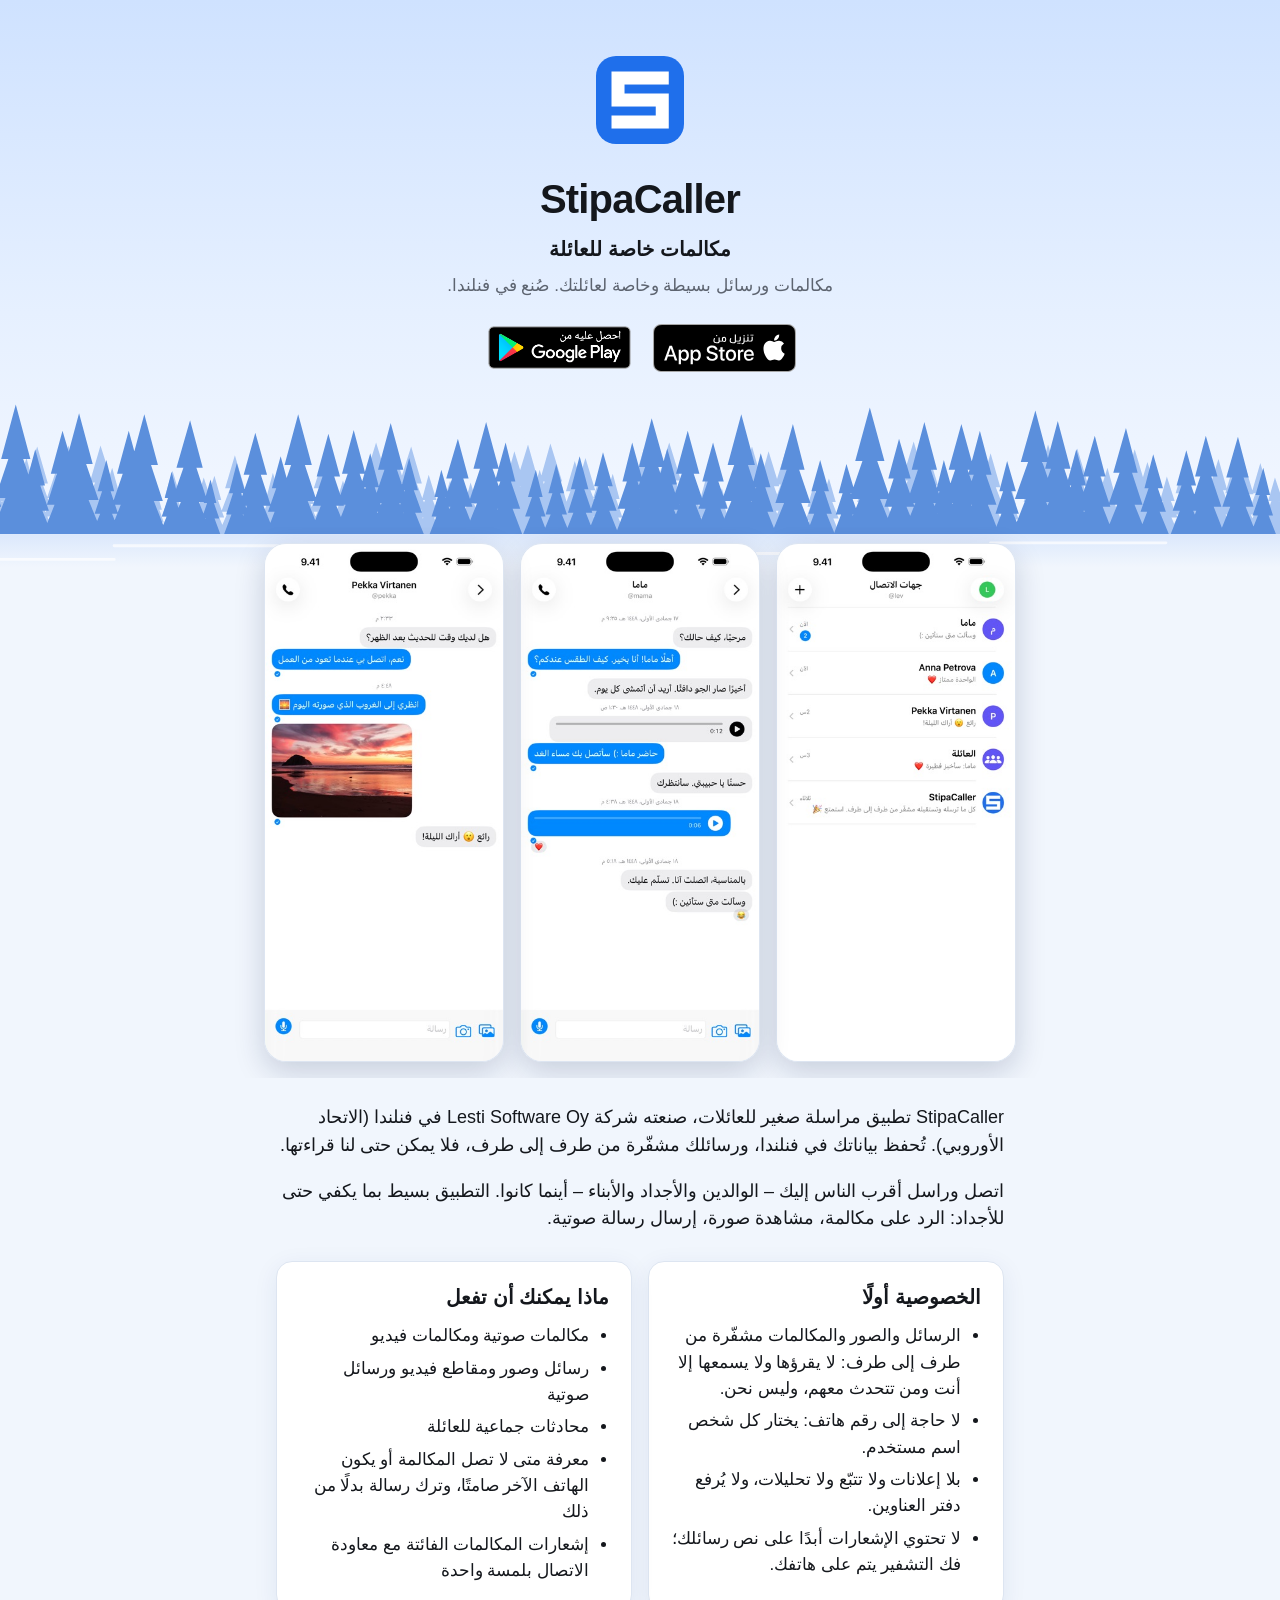
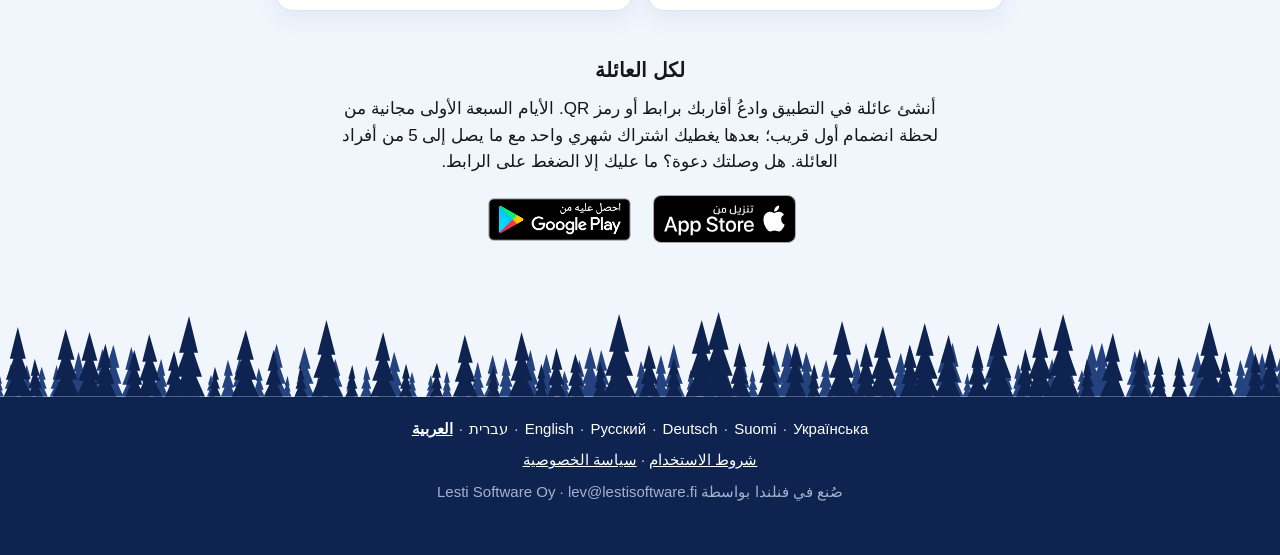
==== ar/index.html @ f860c05b "stipacaller.fi landing page Co-Authored-By: Claude Opus 5.5 <noreply@anthropic.com>" ====
<!doctype html>
<html lang="ar" dir="rtl">
<head>
<meta charset="utf-8">
<meta name="viewport" content="width=device-width, initial-scale=1">
<title>StipaCaller — مكالمات خاصة للعائلة</title>
<meta name="description" content="مكالمات ورسائل بسيطة وخاصة لعائلتك. صُنع في فنلندا.">
<link rel="icon" href="../img/icon.png">
<link rel="stylesheet" href="../style.css">
<link rel="alternate" hreflang="en" href="https://stipacaller.fi/">
<link rel="alternate" hreflang="ru" href="https://stipacaller.fi/ru/">
<link rel="alternate" hreflang="de" href="https://stipacaller.fi/de/">
<link rel="alternate" hreflang="fi" href="https://stipacaller.fi/fi/">
<link rel="alternate" hreflang="uk" href="https://stipacaller.fi/uk/">
<link rel="alternate" hreflang="he" href="https://stipacaller.fi/he/">
<link rel="alternate" hreflang="ar" href="https://stipacaller.fi/ar/">

</head>
<body>
<div class="sky">
<header class="hero">
  <img class="icon" src="../img/icon.png" alt="" width="88" height="88">
  <h1>StipaCaller</h1>
  <p class="subtitle">مكالمات خاصة للعائلة</p>
  <p class="short">مكالمات ورسائل بسيطة وخاصة لعائلتك. صُنع في فنلندا.</p>
  <div class="stores">
<a class="badge" href="https://apps.apple.com/app/id6763939059"><img class="appstore" src="../badges/appstore-ar.svg" alt="حمّله من App Store"></a><a class="badge" href="https://play.google.com/store/apps/details?id=com.stipacaller&amp;hl=ar"><img class="play" src="../badges/play-ar.png" alt="احصل عليه من Google Play"></a>
  </div>
</header>
<svg class="forest" viewBox="0 0 1440 184" preserveAspectRatio="xMidYMax slice" aria-hidden="true"><path d="M-10,97L-17,119L-3,119ZM-10,110L-19,135L-1,135ZM-10,125L-21,150L1,150ZM11,73L1,105L20,105ZM11,92L-3,128L24,128ZM11,113L-6,150L27,150ZM23,109L18,126L28,126ZM23,119L16,139L30,139ZM23,130L14,150L31,150ZM41,64L31,100L52,100ZM41,86L26,126L57,126ZM41,109L23,150L59,150ZM53,65L42,101L64,101ZM53,86L38,126L68,126ZM53,109L35,150L71,150ZM69,92L62,116L77,116ZM69,106L59,134L80,134ZM69,122L57,150L82,150ZM90,72L80,105L99,105ZM90,92L76,128L103,128ZM90,113L73,150L106,150ZM101,60L89,98L112,98ZM101,83L85,125L116,125ZM101,107L82,150L119,150ZM120,86L111,113L128,113ZM120,102L108,132L131,132ZM120,119L106,150L133,150ZM133,59L122,97L145,97ZM133,82L117,125L149,125ZM133,106L114,150L152,150ZM149,94L142,117L156,117ZM149,108L139,134L159,134ZM149,123L137,150L161,150ZM166,59L155,97L178,97ZM166,82L150,125L182,125ZM166,106L147,150L186,150ZM178,82L169,111L186,111ZM178,99L166,131L190,131ZM178,117L163,150L192,150ZM196,73L186,106L206,106ZM196,93L182,129L209,129ZM196,113L180,150L212,150ZM208,88L200,114L216,114ZM208,103L197,133L219,133ZM208,120L195,150L221,150ZM224,107L218,125L229,125ZM224,118L216,138L231,138ZM224,129L215,150L233,150ZM240,85L232,112L248,112ZM240,101L229,132L252,132ZM240,119L226,150L254,150ZM253,91L246,116L260,116ZM253,106L243,134L263,134ZM253,122L241,150L265,150ZM272,92L265,116L280,116ZM272,106L262,134L283,134ZM272,122L260,150L285,150ZM283,90L275,115L290,115ZM283,105L272,133L293,133ZM283,121L270,150L295,150ZM304,69L294,103L314,103ZM304,90L290,127L318,127ZM304,111L287,150L321,150ZM315,104L309,123L321,123ZM315,116L307,137L323,137ZM315,128L305,150L325,150ZM326,100L320,121L333,121ZM326,112L317,136L335,136ZM326,126L316,150L337,150ZM343,87L336,114L351,114ZM343,103L332,132L355,132ZM343,120L330,150L357,150ZM362,104L357,123L368,123ZM362,116L354,137L371,137ZM362,128L353,150L372,150ZM378,97L371,119L385,119ZM378,110L369,135L388,135ZM378,125L367,150L389,150ZM396,69L385,103L406,103ZM396,89L381,127L410,127ZM396,111L379,150L413,150ZM415,95L408,118L422,118ZM415,109L405,135L424,135ZM415,124L403,150L426,150ZM430,99L424,120L437,120ZM430,111L421,136L439,136ZM430,125L420,150L441,150ZM449,56L437,95L461,95ZM449,79L432,124L466,124ZM449,105L429,150L469,150ZM465,55L453,95L477,95ZM465,79L448,123L481,123ZM465,104L445,150L485,150ZM485,60L473,98L496,98ZM485,83L469,125L501,125ZM485,107L466,150L504,150ZM503,89L496,115L511,115ZM503,104L493,133L514,133ZM503,121L490,150L516,150ZM525,95L518,118L532,118ZM525,109L515,135L534,135ZM525,124L513,150L536,150ZM546,97L540,119L553,119ZM546,110L537,135L556,135ZM546,125L535,150L558,150ZM558,96L551,119L565,119ZM558,110L548,135L567,135ZM558,124L547,150L569,150ZM573,108L568,126L578,126ZM573,119L566,138L580,138ZM573,130L564,150L582,150ZM591,65L581,101L602,101ZM591,86L576,126L606,126ZM591,109L574,150L609,150ZM605,58L593,97L616,97ZM605,81L588,124L621,124ZM605,106L585,150L624,150ZM617,84L609,112L625,112ZM617,101L606,132L629,132ZM617,119L603,150L631,150ZM628,57L617,96L640,96ZM628,80L612,124L645,124ZM628,105L609,150L648,150ZM640,101L634,122L646,122ZM640,113L631,136L649,136ZM640,126L630,150L650,150ZM653,75L644,106L663,106ZM653,94L640,129L666,129ZM653,114L637,150L669,150ZM664,72L654,105L674,105ZM664,92L650,128L678,128ZM664,113L647,150L680,150ZM680,87L672,113L688,113ZM680,103L669,132L691,132ZM680,120L667,150L694,150ZM692,88L684,114L699,114ZM692,104L681,133L702,133ZM692,120L679,150L705,150ZM711,96L704,118L718,118ZM711,109L701,135L721,135ZM711,124L700,150L722,150ZM724,62L713,99L735,99ZM724,84L708,125L739,125ZM724,108L705,150L742,150ZM735,80L726,109L744,109ZM735,97L723,130L748,130ZM735,116L720,150L750,150ZM750,56L738,95L762,95ZM750,79L733,124L767,124ZM750,105L730,150L770,150ZM771,80L763,109L780,109ZM771,98L759,130L784,130ZM771,116L757,150L786,150ZM789,88L782,114L797,114ZM789,104L779,133L800,133ZM789,120L776,150L802,150ZM804,103L798,123L810,123ZM804,114L796,137L812,137ZM804,127L794,150L814,150ZM819,89L812,114L827,114ZM819,104L809,133L830,133ZM819,121L807,150L832,150ZM835,60L823,98L846,98ZM835,83L819,125L850,125ZM835,107L816,150L853,150ZM852,65L842,101L863,101ZM852,86L837,126L867,126ZM852,109L834,150L870,150ZM870,63L859,99L881,99ZM870,84L855,126L886,126ZM870,108L852,150L889,150ZM881,95L874,118L888,118ZM881,109L872,135L891,135ZM881,123L870,150L893,150ZM898,101L892,122L904,122ZM898,113L890,136L907,136ZM898,127L888,150L909,150ZM914,93L906,117L921,117ZM914,108L904,134L924,134ZM914,123L902,150L925,150ZM933,102L927,122L939,122ZM933,114L925,136L942,136ZM933,127L923,150L943,150ZM951,93L943,117L958,117ZM951,108L941,134L960,134ZM951,123L939,150L962,150ZM971,100L964,121L977,121ZM971,112L962,136L980,136ZM971,126L960,150L981,150ZM989,100L983,121L995,121ZM989,113L980,136L998,136ZM989,126L978,150L999,150ZM1001,55L989,95L1013,95ZM1001,79L984,124L1018,124ZM1001,105L981,150L1021,150ZM1015,64L1004,100L1026,100ZM1015,85L1000,126L1030,126ZM1015,109L997,150L1033,150ZM1030,90L1023,115L1038,115ZM1030,105L1020,133L1041,133ZM1030,121L1018,150L1043,150ZM1042,108L1037,125L1047,125ZM1042,118L1035,138L1050,138ZM1042,130L1033,150L1051,150ZM1062,77L1053,107L1072,107ZM1062,95L1050,129L1075,129ZM1062,115L1047,150L1078,150ZM1080,67L1070,102L1090,102ZM1080,88L1065,127L1095,127ZM1080,110L1063,150L1097,150ZM1100,98L1093,120L1106,120ZM1100,111L1090,135L1109,135ZM1100,125L1089,150L1110,150ZM1121,93L1114,117L1128,117ZM1121,108L1111,134L1131,134ZM1121,123L1109,150L1133,150ZM1139,58L1128,97L1151,97ZM1139,81L1123,124L1156,124ZM1139,106L1120,150L1159,150ZM1158,108L1152,125L1163,125ZM1158,118L1150,138L1165,138ZM1158,130L1149,150L1166,150ZM1169,62L1158,99L1180,99ZM1169,84L1154,125L1185,125ZM1169,108L1151,150L1188,150ZM1187,70L1177,103L1197,103ZM1187,90L1173,128L1201,128ZM1187,111L1170,150L1204,150ZM1200,82L1191,111L1208,111ZM1200,99L1188,131L1212,131ZM1200,117L1185,150L1214,150ZM1213,109L1208,126L1219,126ZM1213,119L1206,138L1221,138ZM1213,130L1205,150L1222,150ZM1228,63L1217,100L1239,100ZM1228,85L1213,126L1244,126ZM1228,108L1210,150L1247,150ZM1241,76L1232,107L1251,107ZM1241,95L1228,129L1254,129ZM1241,115L1226,150L1257,150ZM1261,91L1254,116L1269,116ZM1261,106L1251,133L1272,133ZM1261,122L1249,150L1273,150ZM1279,78L1270,108L1288,108ZM1279,96L1266,130L1291,130ZM1279,116L1264,150L1294,150ZM1297,89L1289,115L1304,115ZM1297,104L1286,133L1308,133ZM1297,121L1284,150L1310,150ZM1314,73L1304,105L1323,105ZM1314,92L1300,128L1327,128ZM1314,113L1297,150L1330,150ZM1330,78L1321,108L1339,108ZM1330,96L1317,130L1343,130ZM1330,115L1315,150L1345,150ZM1341,79L1332,109L1350,109ZM1341,97L1328,130L1353,130ZM1341,116L1326,150L1356,150ZM1357,77L1348,108L1366,108ZM1357,95L1344,130L1370,130ZM1357,115L1342,150L1373,150ZM1372,92L1365,116L1380,116ZM1372,106L1362,134L1383,134ZM1372,122L1360,150L1384,150ZM1389,60L1378,98L1400,98ZM1389,83L1373,125L1405,125ZM1389,107L1370,150L1408,150ZM1402,80L1393,109L1411,109ZM1402,98L1390,130L1414,130ZM1402,116L1387,150L1417,150ZM1414,65L1403,101L1425,101ZM1414,87L1399,126L1429,126ZM1414,109L1396,150L1432,150ZM1432,101L1426,121L1439,121ZM1432,113L1424,136L1441,136ZM1432,126L1422,150L1443,150ZM1453,56L1441,95L1465,95ZM1453,79L1436,124L1470,124ZM1453,105L1433,150L1473,150Z" class="tb"/><path d="M-10,43L-22,88L2,88ZM-10,70L-27,120L7,120ZM-10,99L-30,150L10,150ZM6,45L-6,89L18,89ZM6,71L-10,121L23,121ZM6,100L-14,150L26,150ZM30,92L23,116L37,116ZM30,106L21,134L39,134ZM30,122L19,150L41,150ZM49,51L37,93L60,93ZM49,76L33,122L64,122ZM49,103L30,150L67,150ZM79,17L64,73L94,73ZM79,50L58,113L100,113ZM79,86L54,150L105,150ZM99,63L89,100L109,100ZM99,85L85,126L113,126ZM99,108L83,150L116,150ZM127,44L115,88L140,88ZM127,70L111,120L144,120ZM127,99L107,150L148,150ZM144,26L130,78L158,78ZM144,57L124,115L164,115ZM144,91L121,150L168,150ZM172,74L163,106L180,106ZM172,93L160,129L184,129ZM172,114L157,150L186,150ZM195,44L183,88L207,88ZM195,70L178,120L212,120ZM195,99L175,150L215,150ZM211,27L197,79L225,79ZM211,58L191,116L230,116ZM211,91L188,150L234,150ZM239,86L232,113L246,113ZM239,102L229,132L249,132ZM239,119L227,150L251,150ZM258,33L244,82L271,82ZM258,62L239,117L276,117ZM258,94L235,150L280,150ZM279,94L272,118L285,118ZM279,108L270,134L288,134ZM279,123L268,150L289,150ZM306,77L298,108L315,108ZM306,96L295,130L318,130ZM306,115L293,150L320,150ZM325,46L313,89L337,89ZM325,72L308,121L341,121ZM325,100L305,150L345,150ZM351,70L342,103L360,103ZM351,90L338,127L364,127ZM351,111L336,150L366,150ZM369,27L355,79L383,79ZM369,58L349,116L388,116ZM369,91L345,150L392,150ZM400,47L388,91L412,91ZM400,73L384,121L416,121ZM400,101L381,150L420,150ZM426,43L414,88L438,88ZM426,70L409,120L443,120ZM426,99L406,150L446,150ZM443,67L433,102L452,102ZM443,88L430,127L456,127ZM443,110L427,150L459,150ZM464,36L451,84L477,84ZM464,65L446,118L482,118ZM464,95L442,150L485,150ZM483,72L474,105L492,105ZM483,92L471,128L496,128ZM483,113L469,150L498,150ZM516,84L509,112L524,112ZM516,101L506,132L527,132ZM516,119L504,150L529,150ZM533,52L521,93L544,93ZM533,76L517,122L548,122ZM533,103L514,150L551,150ZM562,35L549,83L575,83ZM562,64L544,118L581,118ZM562,95L540,150L584,150ZM582,56L571,96L592,96ZM582,80L567,124L597,124ZM582,105L564,150L599,150ZM613,84L605,112L620,112ZM613,101L602,132L623,132ZM613,118L600,150L625,150ZM634,78L626,108L642,108ZM634,96L623,130L645,130ZM634,116L620,150L648,150ZM658,70L649,104L667,104ZM658,90L646,128L671,128ZM658,112L643,150L673,150ZM682,66L673,101L692,101ZM682,87L669,126L696,126ZM682,110L666,150L698,150ZM712,56L702,96L723,96ZM712,80L697,124L727,124ZM712,105L695,150L730,150ZM732,31L719,81L746,81ZM732,61L713,117L751,117ZM732,93L710,150L755,150ZM748,62L738,99L758,99ZM748,84L734,125L762,125ZM748,108L732,150L765,150ZM769,44L757,88L781,88ZM769,70L752,120L786,120ZM769,99L749,150L789,150ZM795,56L784,96L806,96ZM795,80L780,124L810,124ZM795,105L777,150L813,150ZM824,27L810,79L838,79ZM824,58L804,116L843,116ZM824,91L800,150L847,150ZM844,67L835,102L854,102ZM844,88L831,127L857,127ZM844,110L828,150L860,150ZM877,37L864,84L889,84ZM877,65L859,118L895,118ZM877,96L855,150L898,150ZM905,74L896,106L914,106ZM905,93L893,129L917,129ZM905,113L891,150L920,150ZM932,78L924,108L941,108ZM932,96L921,130L944,130ZM932,115L919,150L946,150ZM956,20L941,75L971,75ZM956,53L935,114L977,114ZM956,88L931,150L981,150ZM986,52L975,93L998,93ZM986,76L971,122L1002,122ZM986,103L968,150L1005,150ZM1012,35L999,84L1025,84ZM1012,64L994,118L1030,118ZM1012,95L990,150L1034,150ZM1032,74L1024,106L1041,106ZM1032,93L1020,129L1044,129ZM1032,114L1018,150L1047,150ZM1050,37L1037,84L1063,84ZM1050,65L1032,118L1068,118ZM1050,96L1029,150L1072,150ZM1069,44L1057,89L1081,89ZM1069,71L1052,120L1086,120ZM1069,99L1049,150L1089,150ZM1097,75L1089,106L1106,106ZM1097,94L1085,129L1109,129ZM1097,114L1083,150L1112,150ZM1126,23L1111,76L1140,76ZM1126,55L1105,114L1146,114ZM1126,89L1102,150L1150,150ZM1149,34L1136,83L1162,83ZM1149,63L1130,117L1167,117ZM1149,94L1127,150L1171,150ZM1168,63L1158,100L1178,100ZM1168,85L1154,126L1182,126ZM1168,108L1152,150L1185,150ZM1187,49L1175,91L1198,91ZM1187,74L1170,122L1203,122ZM1187,101L1167,150L1206,150ZM1219,41L1206,87L1231,87ZM1219,68L1201,120L1236,120ZM1219,98L1198,150L1240,150ZM1247,68L1238,103L1257,103ZM1247,89L1234,127L1260,127ZM1247,111L1232,150L1263,150ZM1281,64L1271,100L1291,100ZM1281,86L1267,126L1295,126ZM1281,109L1265,150L1298,150ZM1301,49L1290,91L1313,91ZM1301,74L1285,122L1317,122ZM1301,101L1282,150L1320,150ZM1334,50L1322,92L1345,92ZM1334,75L1318,122L1350,122ZM1334,102L1315,150L1353,150ZM1360,82L1352,110L1367,110ZM1360,99L1349,131L1370,131ZM1360,117L1347,150L1373,150ZM1393,74L1384,106L1401,106ZM1393,93L1381,129L1405,129ZM1393,114L1378,150L1407,150ZM1423,92L1416,117L1429,117ZM1423,107L1413,134L1432,134ZM1423,122L1412,150L1433,150ZM1444,36L1431,84L1457,84ZM1444,65L1426,118L1462,118ZM1444,95L1422,150L1465,150Z" class="tf"/><defs><linearGradient id="lakefade" x1="0" y1="0" x2="0" y2="1"><stop offset="0" class="l0"/><stop offset="1" class="l1"/></linearGradient></defs><rect x="0" y="150" width="1440" height="34" fill="url(#lakefade)"/><path d="M180,162h220M620,170h300M1080,159h180M60,176h120" class="ripple"/></svg>
</div>
<div class="shots"><img src="../img/01-contacts-ar.jpg" alt="" width="390" height="847" loading="lazy"><img src="../img/02-chat-mama-ar.jpg" alt="" width="390" height="847" loading="lazy"><img src="../img/03-chat-pekka-photo-ar.jpg" alt="" width="390" height="847" loading="lazy"></div>
<main>
  <p class="intro">StipaCaller تطبيق مراسلة صغير للعائلات، صنعته شركة Lesti Software Oy في فنلندا (الاتحاد الأوروبي). تُحفظ بياناتك في فنلندا، ورسائلك مشفّرة من طرف إلى طرف، فلا يمكن حتى لنا قراءتها.</p><p class="intro">اتصل وراسل أقرب الناس إليك – الوالدين والأجداد والأبناء – أينما كانوا. التطبيق بسيط بما يكفي حتى للأجداد: الرد على مكالمة، مشاهدة صورة، إرسال رسالة صوتية.</p>
  <div class="cards"><section class="card"><h2>الخصوصية أولًا</h2><ul><li>الرسائل والصور والمكالمات مشفّرة من طرف إلى طرف: لا يقرؤها ولا يسمعها إلا أنت ومن تتحدث معهم، وليس نحن.</li><li>لا حاجة إلى رقم هاتف: يختار كل شخص اسم مستخدم.</li><li>بلا إعلانات ولا تتبّع ولا تحليلات، ولا يُرفع دفتر العناوين.</li><li>لا تحتوي الإشعارات أبدًا على نص رسائلك؛ فك التشفير يتم على هاتفك.</li></ul></section><section class="card"><h2>ماذا يمكنك أن تفعل</h2><ul><li>مكالمات صوتية ومكالمات فيديو</li><li>رسائل وصور ومقاطع فيديو ورسائل صوتية</li><li>محادثات جماعية للعائلة</li><li>معرفة متى لا تصل المكالمة أو يكون الهاتف الآخر صامتًا، وترك رسالة بدلًا من ذلك</li><li>إشعارات المكالمات الفائتة مع معاودة الاتصال بلمسة واحدة</li></ul></section></div>
  <section class="family"><h2>لكل العائلة</h2><p>أنشئ عائلة في التطبيق وادعُ أقاربك برابط أو رمز QR. الأيام السبعة الأولى مجانية من لحظة انضمام أول قريب؛ بعدها يغطيك اشتراك شهري واحد مع ما يصل إلى 5 من أفراد العائلة. هل وصلتك دعوة؟ ما عليك إلا الضغط على الرابط.</p>
    <div class="stores">
<a class="badge" href="https://apps.apple.com/app/id6763939059"><img class="appstore" src="../badges/appstore-ar.svg" alt="حمّله من App Store"></a><a class="badge" href="https://play.google.com/store/apps/details?id=com.stipacaller&amp;hl=ar"><img class="play" src="../badges/play-ar.png" alt="احصل عليه من Google Play"></a>
    </div>
  </section>
</main>
<svg class="treeline" viewBox="0 0 1440 90" preserveAspectRatio="xMidYMax slice" aria-hidden="true"><path d="M-10,45L-15,65L-5,65ZM-10,58L-18,79L-2,79ZM-10,70L-19,90L-1,90ZM3,52L-2,69L7,69ZM3,62L-4,80L9,80ZM3,73L-5,90L10,90ZM12,60L8,73L16,73ZM12,68L7,82L17,82ZM12,76L6,90L18,90ZM29,38L22,61L35,61ZM29,52L20,77L37,77ZM29,66L18,90L39,90ZM45,58L41,72L49,72ZM45,67L40,82L51,82ZM45,76L39,90L52,90ZM56,66L53,77L59,77ZM56,72L52,84L60,84ZM56,79L51,90L61,90ZM66,57L62,72L70,72ZM66,67L61,82L71,82ZM66,75L60,90L73,90ZM76,65L73,77L79,77ZM76,72L72,84L80,84ZM76,79L71,90L81,90ZM88,57L84,72L91,72ZM88,66L82,82L93,82ZM88,75L81,90L94,90ZM104,58L100,72L108,72ZM104,67L99,82L109,82ZM104,76L98,90L110,90ZM119,60L115,73L123,73ZM119,68L114,82L124,82ZM119,76L113,90L125,90ZM134,58L130,73L137,73ZM134,67L128,82L139,82ZM134,76L127,90L140,90ZM147,50L142,68L151,68ZM147,61L140,80L153,80ZM147,72L139,90L155,90ZM156,45L151,65L161,65ZM156,58L148,79L164,79ZM156,70L147,90L165,90ZM167,52L163,69L172,69ZM167,63L161,81L174,81ZM167,73L160,90L175,90ZM180,42L174,64L185,64ZM180,56L172,78L188,78ZM180,69L170,90L189,90ZM191,38L184,61L197,61ZM191,53L182,77L199,77ZM191,67L180,90L201,90ZM209,40L203,63L215,63ZM209,54L200,78L217,78ZM209,68L199,90L219,90ZM223,65L220,76L226,76ZM223,72L219,84L227,84ZM223,79L218,90L228,90ZM239,52L234,69L243,69ZM239,63L232,80L245,80ZM239,73L231,90L246,90ZM253,52L248,69L258,69ZM253,62L247,80L259,80ZM253,73L245,90L261,90ZM270,47L265,67L275,67ZM270,59L263,79L277,79ZM270,71L261,90L278,90ZM289,68L286,78L292,78ZM289,74L285,84L293,84ZM289,80L285,90L293,90ZM306,53L302,69L311,69ZM306,63L300,81L312,81ZM306,73L299,90L314,90ZM318,50L313,68L322,68ZM318,62L311,80L324,80ZM318,72L310,90L326,90ZM328,67L325,77L331,77ZM328,74L324,84L332,84ZM328,80L323,90L333,90ZM337,61L334,74L341,74ZM337,69L333,83L342,83ZM337,77L332,90L343,90ZM355,37L348,61L361,61ZM355,51L346,77L364,77ZM355,66L344,90L366,90ZM366,69L363,79L368,79ZM366,75L362,85L369,85ZM366,81L362,90L370,90ZM383,40L377,62L389,62ZM383,54L375,77L392,77ZM383,67L373,90L393,90ZM397,69L395,78L400,78ZM397,75L394,85L401,85ZM397,81L393,90L402,90ZM414,52L409,69L419,69ZM414,62L408,80L421,80ZM414,73L406,90L422,90ZM429,69L426,78L431,78ZM429,75L425,85L432,85ZM429,81L424,90L433,90ZM445,59L442,73L449,73ZM445,68L440,82L450,82ZM445,76L439,90L451,90ZM463,60L459,74L467,74ZM463,69L458,83L468,83ZM463,77L457,90L469,90ZM473,45L468,65L479,65ZM473,58L466,79L481,79ZM473,70L464,90L482,90ZM491,65L488,76L494,76ZM491,72L487,84L495,84ZM491,79L486,90L496,90ZM510,68L507,78L512,78ZM510,74L506,84L513,84ZM510,80L505,90L514,90ZM526,64L523,76L529,76ZM526,72L522,84L530,84ZM526,78L521,90L531,90ZM541,65L538,76L544,76ZM541,72L537,84L546,84ZM541,79L536,90L546,90ZM557,55L553,71L561,71ZM557,65L551,81L563,81ZM557,74L550,90L564,90ZM572,48L567,67L577,67ZM572,60L565,79L579,79ZM572,71L563,90L580,90ZM585,51L581,69L590,69ZM585,62L579,80L592,80ZM585,72L578,90L593,90ZM598,60L594,73L601,73ZM598,68L593,82L603,82ZM598,76L592,90L604,90ZM610,43L604,64L615,64ZM610,56L602,78L618,78ZM610,69L600,90L619,90ZM626,47L621,66L631,66ZM626,59L618,79L633,79ZM626,71L617,90L634,90ZM644,64L641,76L648,76ZM644,71L640,83L649,83ZM644,78L639,90L650,90ZM659,53L655,70L664,70ZM659,63L653,81L665,81ZM659,73L652,90L667,90ZM670,40L664,62L676,62ZM670,54L662,77L678,77ZM670,67L660,90L680,90ZM681,43L676,64L687,64ZM681,56L673,78L689,78ZM681,69L672,90L691,90ZM694,57L690,72L698,72ZM694,66L688,82L699,82ZM694,75L687,90L700,90ZM703,52L699,69L708,69ZM703,62L697,80L710,80ZM703,73L696,90L711,90ZM721,54L717,70L726,70ZM721,64L715,81L727,81ZM721,74L714,90L728,90ZM741,48L736,67L746,67ZM741,60L734,80L748,80ZM741,71L732,90L749,90ZM754,37L748,61L760,61ZM754,52L745,77L763,77ZM754,66L743,90L765,90ZM771,63L768,75L774,75ZM771,71L767,83L776,83ZM771,78L766,90L777,90ZM789,63L786,75L792,75ZM789,71L785,83L794,83ZM789,78L784,90L795,90ZM805,49L800,67L810,67ZM805,60L798,80L812,80ZM805,72L797,90L813,90ZM824,55L820,71L828,71ZM824,65L818,81L830,81ZM824,74L817,90L831,90ZM833,63L830,75L836,75ZM833,71L829,83L838,83ZM833,78L828,90L839,90ZM846,60L842,74L849,74ZM846,68L841,83L851,83ZM846,77L840,90L852,90ZM855,44L850,65L861,65ZM855,57L847,78L863,78ZM855,69L846,90L864,90ZM868,36L862,60L875,60ZM868,51L859,76L877,76ZM868,65L857,90L879,90ZM878,39L872,62L884,62ZM878,54L869,77L886,77ZM878,67L868,90L888,90ZM887,45L882,65L893,65ZM887,57L880,79L895,79ZM887,70L878,90L896,90ZM907,53L902,70L911,70ZM907,63L900,81L913,81ZM907,73L899,90L914,90ZM923,49L918,68L928,68ZM923,61L916,80L930,80ZM923,72L915,90L931,90ZM938,51L933,69L942,69ZM938,62L931,80L944,80ZM938,73L930,90L945,90ZM951,68L948,78L953,78ZM951,74L947,85L955,85ZM951,80L946,90L955,90ZM967,63L964,75L970,75ZM967,70L962,83L972,83ZM967,78L962,90L972,90ZM982,46L976,66L987,66ZM982,58L974,79L989,79ZM982,70L973,90L991,90ZM991,38L985,61L997,61ZM991,52L982,77L1000,77ZM991,67L981,90L1001,90ZM1006,54L1001,70L1010,70ZM1006,64L999,81L1012,81ZM1006,74L998,90L1013,90ZM1025,46L1019,66L1030,66ZM1025,58L1017,79L1032,79ZM1025,70L1016,90L1034,90ZM1034,36L1027,60L1040,60ZM1034,51L1025,76L1043,76ZM1034,65L1023,90L1045,90ZM1049,66L1046,77L1051,77ZM1049,73L1045,84L1053,84ZM1049,79L1044,90L1053,90ZM1059,43L1054,64L1065,64ZM1059,56L1051,78L1067,78ZM1059,69L1050,90L1069,90ZM1075,35L1068,60L1081,60ZM1075,51L1065,76L1084,76ZM1075,65L1064,90L1086,90ZM1089,61L1086,74L1093,74ZM1089,69L1085,83L1094,83ZM1089,77L1084,90L1095,90ZM1100,57L1096,72L1104,72ZM1100,66L1095,82L1106,82ZM1100,75L1094,90L1107,90ZM1117,57L1113,72L1121,72ZM1117,66L1112,82L1123,82ZM1117,75L1111,90L1124,90ZM1134,52L1129,69L1138,69ZM1134,63L1127,81L1140,81ZM1134,73L1126,90L1141,90ZM1148,36L1142,60L1155,60ZM1148,51L1139,77L1157,77ZM1148,66L1137,90L1159,90ZM1164,63L1160,75L1167,75ZM1164,71L1159,83L1168,83ZM1164,78L1158,90L1169,90ZM1174,37L1167,61L1180,61ZM1174,52L1165,77L1183,77ZM1174,66L1163,90L1184,90ZM1184,36L1177,60L1190,60ZM1184,51L1174,76L1193,76ZM1184,66L1173,90L1194,90ZM1199,60L1196,74L1203,74ZM1199,69L1194,83L1204,83ZM1199,77L1193,90L1205,90ZM1217,44L1212,65L1223,65ZM1217,57L1209,78L1225,78ZM1217,69L1208,90L1226,90ZM1228,52L1223,69L1232,69ZM1228,63L1222,81L1234,81ZM1228,73L1220,90L1235,90ZM1245,69L1242,79L1247,79ZM1245,75L1241,85L1248,85ZM1245,81L1241,90L1249,90ZM1262,52L1257,69L1267,69ZM1262,62L1256,80L1269,80ZM1262,73L1254,90L1270,90ZM1280,45L1274,65L1285,65ZM1280,57L1272,79L1287,79ZM1280,70L1271,90L1289,90ZM1294,63L1291,75L1298,75ZM1294,70L1290,83L1299,83ZM1294,78L1289,90L1300,90ZM1307,56L1303,71L1311,71ZM1307,66L1301,82L1312,82ZM1307,75L1300,90L1313,90ZM1323,53L1319,69L1328,69ZM1323,63L1317,81L1330,81ZM1323,73L1316,90L1331,90ZM1334,38L1327,61L1340,61ZM1334,52L1325,77L1342,77ZM1334,67L1323,90L1344,90ZM1345,46L1340,66L1350,66ZM1345,58L1338,79L1353,79ZM1345,70L1336,90L1354,90ZM1355,44L1350,65L1361,65ZM1355,57L1347,79L1363,79ZM1355,69L1346,90L1364,90ZM1365,44L1359,64L1370,64ZM1365,57L1357,78L1373,78ZM1365,69L1356,90L1374,90ZM1378,65L1375,77L1381,77ZM1378,72L1374,84L1382,84ZM1378,79L1373,90L1383,90ZM1397,39L1391,62L1403,62ZM1397,53L1388,77L1406,77ZM1397,67L1387,90L1407,90ZM1411,56L1407,71L1415,71ZM1411,66L1405,82L1417,82ZM1411,75L1404,90L1418,90ZM1430,64L1427,76L1433,76ZM1430,72L1425,84L1434,84ZM1430,78L1425,90L1435,90ZM1442,55L1438,71L1446,71ZM1442,65L1436,81L1448,81ZM1442,74L1435,90L1449,90ZM1456,48L1451,67L1461,67ZM1456,60L1449,80L1463,80ZM1456,71L1447,90L1464,90Z" class="nb"/><path d="M-10,44L-15,65L-5,65ZM-10,57L-18,79L-2,79ZM-10,69L-19,90L-1,90ZM5,57L1,72L9,72ZM5,66L-1,82L10,82ZM5,75L-2,90L12,90ZM20,9L10,46L30,46ZM20,32L6,70L34,70ZM20,54L4,90L36,90ZM41,5L31,43L51,43ZM41,29L27,69L55,69ZM41,52L24,90L58,90ZM71,59L67,73L75,73ZM71,67L66,82L76,82ZM71,76L65,90L77,90ZM95,20L87,52L103,52ZM95,40L83,73L107,73ZM95,59L81,90L109,90ZM112,52L108,69L117,69ZM112,63L106,81L119,81ZM112,73L105,90L120,90ZM143,22L135,53L152,53ZM143,41L132,73L155,73ZM143,59L130,90L157,90ZM167,25L159,54L175,54ZM167,43L156,74L178,74ZM167,61L154,90L180,90ZM183,37L176,61L189,61ZM183,51L174,77L192,77ZM183,66L172,90L194,90ZM212,43L206,64L218,64ZM212,56L204,78L220,78ZM212,69L203,90L222,90ZM227,27L220,55L235,55ZM227,45L217,74L238,74ZM227,62L215,90L240,90ZM252,44L246,64L257,64ZM252,57L244,78L260,78ZM252,69L243,90L261,90ZM267,9L257,46L276,46ZM267,32L253,70L280,70ZM267,54L251,90L283,90ZM293,60L290,73L297,73ZM293,68L288,82L298,82ZM293,76L287,90L299,90ZM324,23L315,53L332,53ZM324,42L312,73L335,73ZM324,60L310,90L337,90ZM352,43L346,64L357,64ZM352,56L344,78L360,78ZM352,69L342,90L361,90ZM379,59L376,73L383,73ZM379,68L374,82L385,82ZM379,76L373,90L386,90ZM405,13L396,48L414,48ZM405,34L392,71L418,71ZM405,55L390,90L421,90ZM431,58L427,72L434,72ZM431,67L425,82L436,82ZM431,76L424,90L437,90ZM462,25L454,54L469,54ZM462,43L451,74L473,74ZM462,61L449,90L475,90ZM485,57L481,72L489,72ZM485,66L479,82L490,82ZM485,75L478,90L491,90ZM516,56L511,71L520,71ZM516,66L510,82L521,82ZM516,75L509,90L522,90ZM544,28L537,56L552,56ZM544,46L534,75L555,75ZM544,62L532,90L557,90ZM573,59L569,73L576,73ZM573,67L567,82L578,82ZM573,76L566,90L579,90ZM601,25L594,54L609,54ZM601,43L590,74L612,74ZM601,61L588,90L614,90ZM621,57L617,72L625,72ZM621,66L615,82L626,82ZM621,75L614,90L627,90ZM636,41L631,63L642,63ZM636,55L628,78L644,78ZM636,68L627,90L646,90ZM655,47L650,66L661,66ZM655,59L648,79L663,79ZM655,71L647,90L664,90ZM680,55L676,71L685,71ZM680,65L674,81L686,81ZM680,74L673,90L687,90ZM699,7L689,45L709,45ZM699,30L685,69L713,69ZM699,53L683,90L716,90ZM729,38L723,62L736,62ZM729,53L721,77L738,77ZM729,67L719,90L740,90ZM754,51L749,68L759,68ZM754,62L747,80L761,80ZM754,72L746,90L762,90ZM782,13L772,47L791,47ZM782,34L769,71L795,71ZM782,55L766,90L797,90ZM799,5L788,43L809,43ZM799,29L784,69L813,69ZM799,52L782,90L816,90ZM820,36L814,60L827,60ZM820,51L811,77L829,77ZM820,66L809,90L831,90ZM849,34L843,59L856,59ZM849,50L840,76L859,76ZM849,65L838,90L860,90ZM876,36L870,60L883,60ZM876,51L867,76L885,76ZM876,66L866,90L887,90ZM895,57L891,72L899,72ZM895,66L889,82L900,82ZM895,75L888,90L901,90ZM923,14L914,48L932,48ZM923,36L910,71L935,71ZM923,56L908,90L938,90ZM947,36L941,60L954,60ZM947,51L938,77L956,77ZM947,66L936,90L958,90ZM964,19L955,51L972,51ZM964,39L952,72L976,72ZM964,58L949,90L978,90ZM991,38L985,61L998,61ZM991,52L983,77L1000,77ZM991,67L981,90L1002,90ZM1006,16L997,49L1015,49ZM1006,37L994,72L1019,72ZM1006,57L991,90L1021,90ZM1030,28L1022,56L1037,56ZM1030,46L1019,75L1040,75ZM1030,62L1017,90L1042,90ZM1059,38L1053,61L1065,61ZM1059,53L1050,77L1068,77ZM1059,67L1049,90L1070,90ZM1080,16L1071,49L1089,49ZM1080,36L1068,71L1093,71ZM1080,56L1065,90L1095,90ZM1107,42L1102,64L1113,64ZM1107,55L1099,78L1115,78ZM1107,68L1098,90L1117,90ZM1122,20L1114,51L1130,51ZM1122,40L1110,72L1134,72ZM1122,58L1108,90L1136,90ZM1145,7L1135,44L1155,44ZM1145,30L1131,69L1159,69ZM1145,53L1128,90L1161,90ZM1169,52L1165,69L1174,69ZM1169,62L1163,80L1176,80ZM1169,73L1162,90L1177,90ZM1195,26L1187,55L1202,55ZM1195,44L1184,74L1205,74ZM1195,61L1182,90L1207,90ZM1222,42L1216,64L1228,64ZM1222,55L1214,78L1230,78ZM1222,68L1212,90L1232,90ZM1241,49L1236,68L1246,68ZM1241,61L1234,80L1248,80ZM1241,72L1233,90L1249,90ZM1261,50L1257,68L1266,68ZM1261,61L1255,80L1268,80ZM1261,72L1254,90L1269,90ZM1292,15L1283,49L1301,49ZM1292,36L1279,71L1305,71ZM1292,56L1277,90L1307,90ZM1308,45L1303,65L1313,65ZM1308,58L1300,79L1315,79ZM1308,70L1299,90L1317,90ZM1338,46L1333,66L1344,66ZM1338,58L1331,79L1346,79ZM1338,70L1329,90L1347,90ZM1353,37L1347,61L1359,61ZM1353,52L1344,77L1362,77ZM1353,66L1342,90L1364,90ZM1381,23L1373,53L1389,53ZM1381,42L1370,73L1392,73ZM1381,60L1368,90L1394,90ZM1399,35L1392,60L1406,60ZM1399,50L1390,76L1408,76ZM1399,65L1388,90L1410,90ZM1416,38L1410,62L1422,62ZM1416,53L1407,77L1425,77ZM1416,67L1406,90L1426,90ZM1434,59L1430,73L1437,73ZM1434,67L1428,82L1439,82ZM1434,76L1427,90L1440,90ZM1456,9L1446,46L1465,46ZM1456,32L1442,70L1469,70ZM1456,54L1440,90L1472,90Z" class="nf"/></svg>
<footer>
  <nav class="langs"><a href="../" hreflang="en" lang="en" data-lang="en">English</a> · <a href="../ru/" hreflang="ru" lang="ru" data-lang="ru">Русский</a> · <a href="../de/" hreflang="de" lang="de" data-lang="de">Deutsch</a> · <a href="../fi/" hreflang="fi" lang="fi" data-lang="fi">Suomi</a> · <a href="../uk/" hreflang="uk" lang="uk" data-lang="uk">Українська</a> · <a href="../he/" hreflang="he" lang="he" data-lang="he">עברית</a> · <a href="../ar/" hreflang="ar" lang="ar" aria-current=page data-lang="ar">العربية</a></nav>
  <p><a href="https://stipacaller.lestisoftware.fi/eula.html">شروط الاستخدام</a> · <a href="https://stipacaller.lestisoftware.fi/privacy.html">سياسة الخصوصية</a></p>
  <p class="muted">صُنع في فنلندا بواسطة Lesti Software Oy · lev@lestisoftware.fi</p>
</footer>
<script>
document.querySelectorAll('.langs a').forEach(function(a){a.addEventListener('click',function(){try{localStorage.setItem('lang',a.dataset.lang)}catch(e){}})});
</script>
</body>
</html>
---- style.css ----
:root{--blue:#1F6FEB;--bg:#f1f6fd;--fg:#14171c;--muted:#5d6470;--card:#ffffff;--line:#dde5f1;--night:#0e2350;--nightb:#24427e;--nightfg:#c9d6ee;
--sky:linear-gradient(180deg,#cfe2ff 0%,#e6f0ff 55%,#f4f8ff 100%);--tb:#a9c6f2;--tf:#5b8fdc;--lake:#dbe8fc;--ripple:#ffffff}
@media (prefers-color-scheme:dark){:root{--bg:#0d1117;--fg:#eef1f5;--muted:#9aa3b0;--card:#161c25;--line:#242c38;--night:#060b16;--nightb:#111b30;--nightfg:#9aa3b0;
--sky:radial-gradient(60% 45% at 30% 18%,rgba(52,211,153,.28),transparent 70%),radial-gradient(50% 40% at 72% 10%,rgba(56,189,248,.22),transparent 70%),linear-gradient(180deg,#07101f 0%,#0c1830 60%,#101f3a 100%);
--tb:#1b2d50;--tf:#0b1730;--lake:#13213b;--ripple:#2a3d63}}
.sky{background:var(--sky);position:relative}
.forest{display:block;width:100%;height:clamp(110px,14vw,190px);margin-top:-8px}
.forest .tb{fill:var(--tb)}.forest .tf{fill:var(--tf)}.forest .l0{stop-color:var(--lake)}.forest .l1{stop-color:var(--bg)}
.forest .ripple{stroke:var(--ripple);stroke-width:3;stroke-linecap:round;opacity:.7;fill:none}
*{box-sizing:border-box}
body{margin:0;min-height:100vh;display:flex;flex-direction:column;background:var(--bg);color:var(--fg);font:17px/1.55 -apple-system,BlinkMacSystemFont,"Segoe UI",Roboto,"Noto Sans","Noto Sans Hebrew","Noto Sans Arabic",sans-serif}
a{color:var(--blue)}
.hero{text-align:center;padding:56px 16px 24px;max-width:720px;margin:0 auto}
.icon{border-radius:20px}
h1{font-size:40px;margin:16px 0 4px;letter-spacing:-.02em}
.subtitle{font-size:20px;font-weight:600;margin:0 0 8px}
.short{color:var(--muted);margin:0 auto 24px;max-width:520px}
.stores{display:flex;gap:12px;justify-content:center;flex-wrap:wrap}
.stores{align-items:center;gap:18px}
.badge{display:inline-flex;align-items:center}
.badge img.appstore{height:48px;width:auto}
.badge img.play{height:63px;width:auto;margin:-8px -6px}
.shots{display:flex;gap:16px;overflow-x:auto;padding:16px;margin-top:-40px;position:relative;justify-content:center;scroll-snap-type:x mandatory}
.shots img{width:min(240px,62vw);height:auto;border-radius:22px;border:1px solid var(--line);box-shadow:0 10px 30px rgba(10,30,70,.18);scroll-snap-align:center;flex:none}
@media (max-width:820px){.shots{justify-content:flex-start}}
main{max-width:760px;width:100%;margin:0 auto;padding:8px 16px 32px}
.intro{font-size:18px}
.cards{display:grid;grid-template-columns:repeat(auto-fit,minmax(280px,1fr));gap:16px;margin:28px 0}
.card{background:var(--card);border-radius:16px;padding:20px 22px;box-shadow:0 6px 24px rgba(20,50,110,.08);border:1px solid var(--line)}
.card h2,.family h2{font-size:20px;margin:0 0 10px}
.card ul{margin:0;padding-inline-start:20px}
.card li{margin:6px 0}
.family{text-align:center;padding:16px 0 8px}
.family p{max-width:600px;margin:0 auto 20px}
.treeline{display:block;flex:none;width:100%;height:clamp(60px,7vw,100px);margin-top:24px}
.treeline .nb{fill:var(--nightb)}.treeline .nf{fill:var(--night)}
footer{flex:1;background:var(--night);text-align:center;padding:20px 16px 44px;color:var(--nightfg);font-size:15px}
footer a{color:#fff}
footer p{margin:8px 0}
.langs a{text-decoration:none;margin:0 2px}
.langs a[aria-current]{font-weight:700;color:#fff;text-decoration:underline}
.muted{color:var(--muted)}
footer .muted{color:var(--nightfg);opacity:.8}
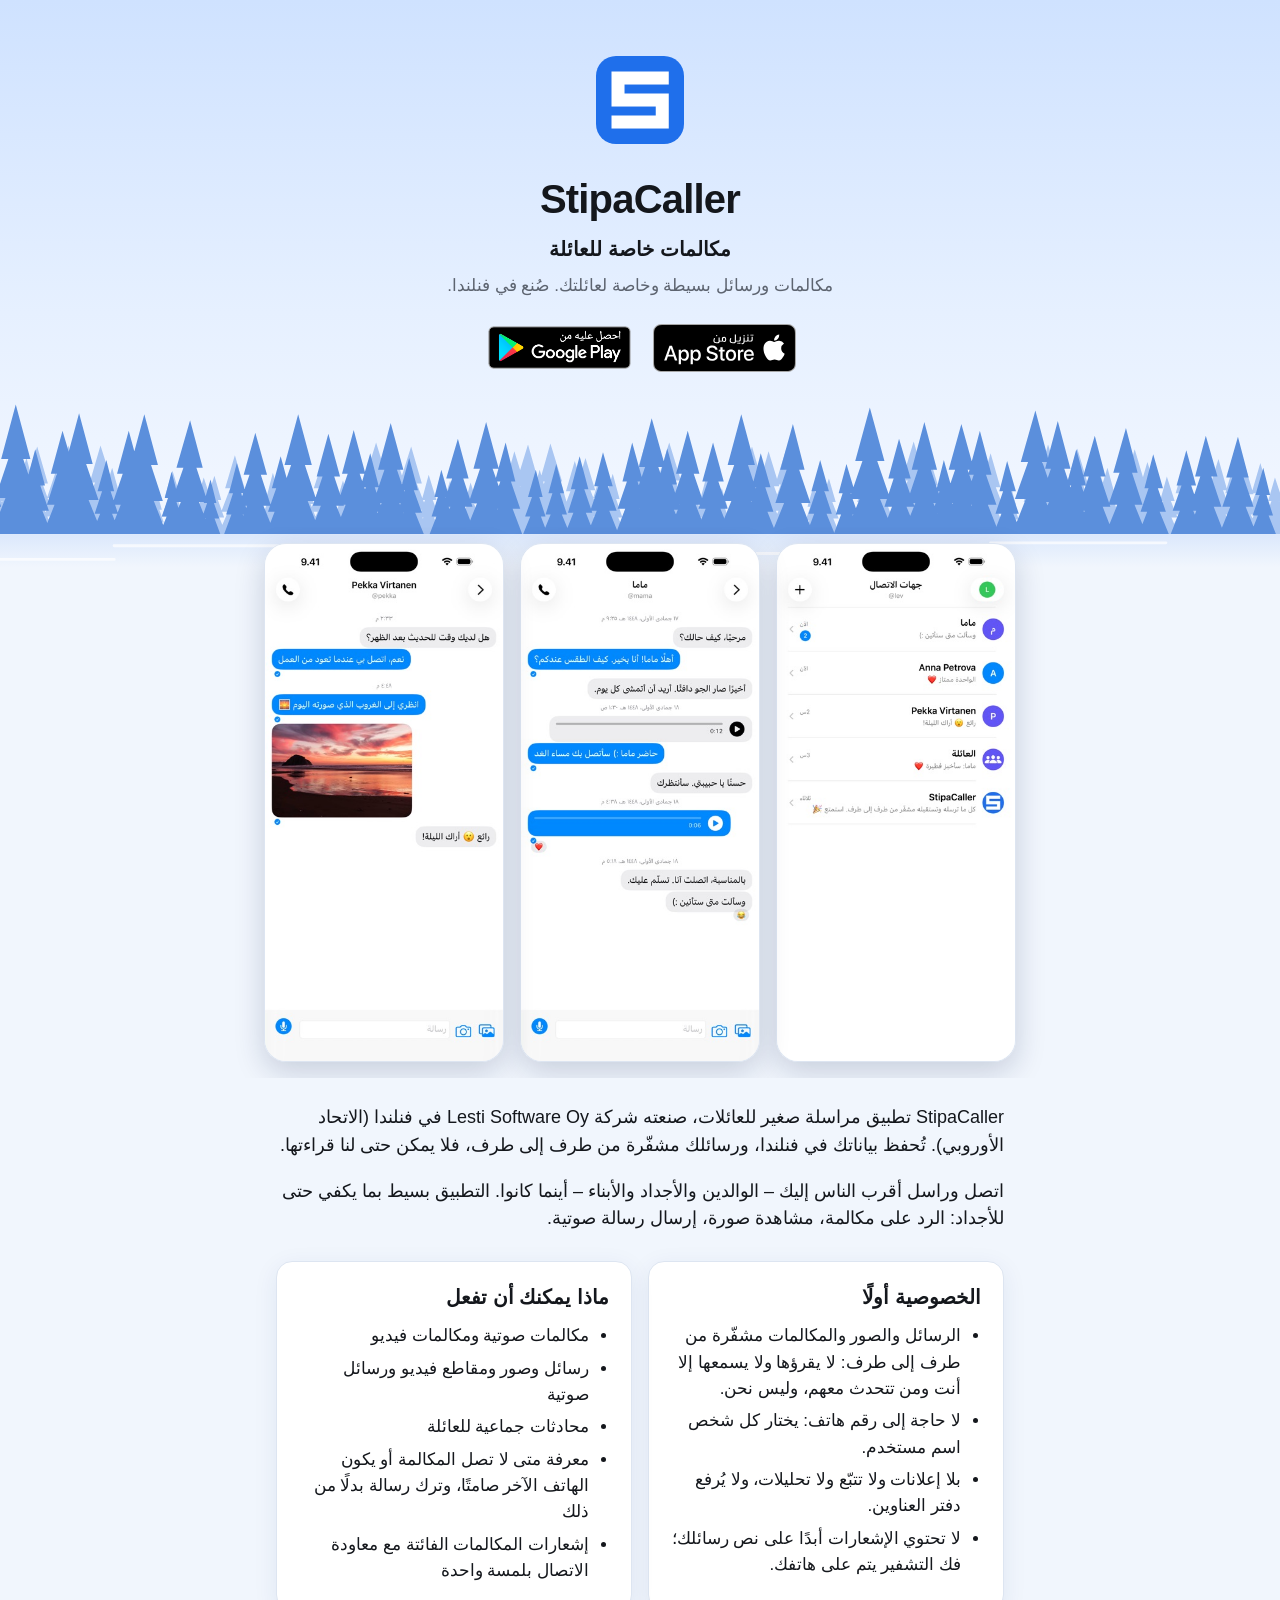
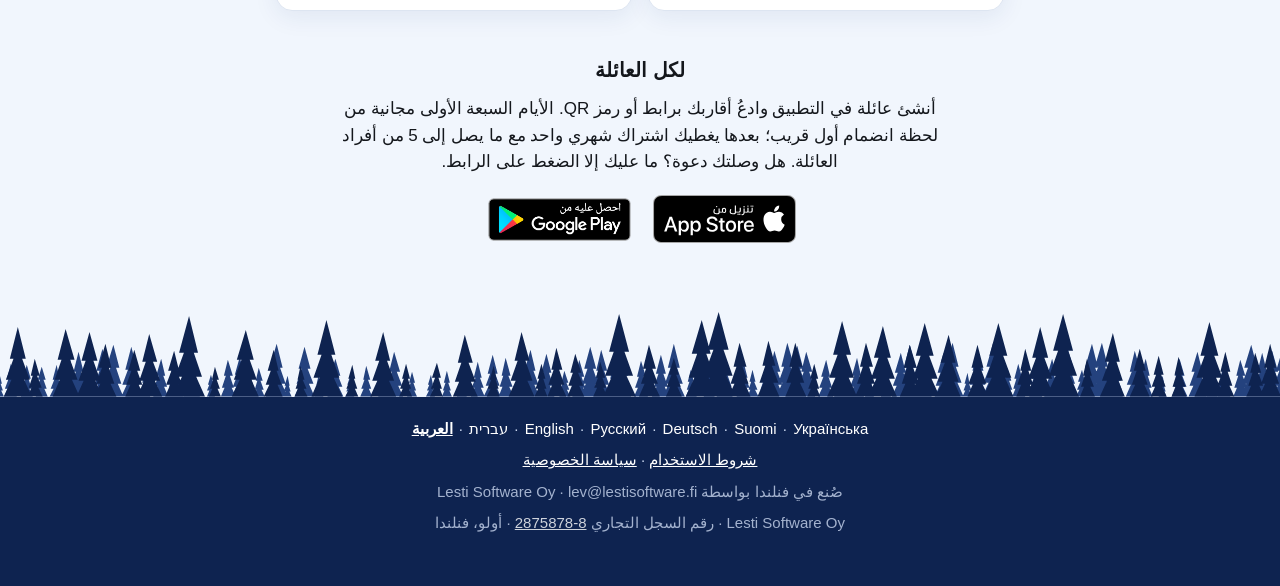
==== commit d2443493: "Company line with business ID in the footer Co-Authored-By: Claude Opus 5.5 <noreply@anthropic.com>" ====
--- a/ar/index.html
+++ b/ar/index.html
@@ -6,6 +6,17 @@
 <title>StipaCaller — مكالمات خاصة للعائلة</title>
 <meta name="description" content="مكالمات ورسائل بسيطة وخاصة لعائلتك. صُنع في فنلندا.">
 <link rel="icon" href="../img/icon.png">
+<link rel="canonical" href="https://stipacaller.fi/ar/">
+<meta property="og:type" content="website">
+<meta property="og:site_name" content="StipaCaller">
+<meta property="og:title" content="StipaCaller — مكالمات خاصة للعائلة">
+<meta property="og:description" content="مكالمات ورسائل بسيطة وخاصة لعائلتك. صُنع في فنلندا.">
+<meta property="og:url" content="https://stipacaller.fi/ar/">
+<meta property="og:image" content="https://stipacaller.fi/og/og-ar.png">
+<meta property="og:image:width" content="1200">
+<meta property="og:image:height" content="630">
+<meta property="og:locale" content="ar_AR">
+<meta name="twitter:card" content="summary_large_image">
 <link rel="stylesheet" href="../style.css">
 <link rel="alternate" hreflang="en" href="https://stipacaller.fi/">
 <link rel="alternate" hreflang="ru" href="https://stipacaller.fi/ru/">
@@ -44,6 +55,7 @@
   <nav class="langs"><a href="../" hreflang="en" lang="en" data-lang="en">English</a> · <a href="../ru/" hreflang="ru" lang="ru" data-lang="ru">Русский</a> · <a href="../de/" hreflang="de" lang="de" data-lang="de">Deutsch</a> · <a href="../fi/" hreflang="fi" lang="fi" data-lang="fi">Suomi</a> · <a href="../uk/" hreflang="uk" lang="uk" data-lang="uk">Українська</a> · <a href="../he/" hreflang="he" lang="he" data-lang="he">עברית</a> · <a href="../ar/" hreflang="ar" lang="ar" aria-current=page data-lang="ar">العربية</a></nav>
   <p><a href="https://stipacaller.lestisoftware.fi/eula.html">شروط الاستخدام</a> · <a href="https://stipacaller.lestisoftware.fi/privacy.html">سياسة الخصوصية</a></p>
   <p class="muted">صُنع في فنلندا بواسطة Lesti Software Oy · lev@lestisoftware.fi</p>
+  <p class="muted">Lesti Software Oy · رقم السجل التجاري <a href="https://tietopalvelu.ytj.fi/yritys/2875878-8" dir="ltr">2875878-8</a> · أولو، فنلندا</p>
 </footer>
 <script>
 document.querySelectorAll('.langs a').forEach(function(a){a.addEventListener('click',function(){try{localStorage.setItem('lang',a.dataset.lang)}catch(e){}})});
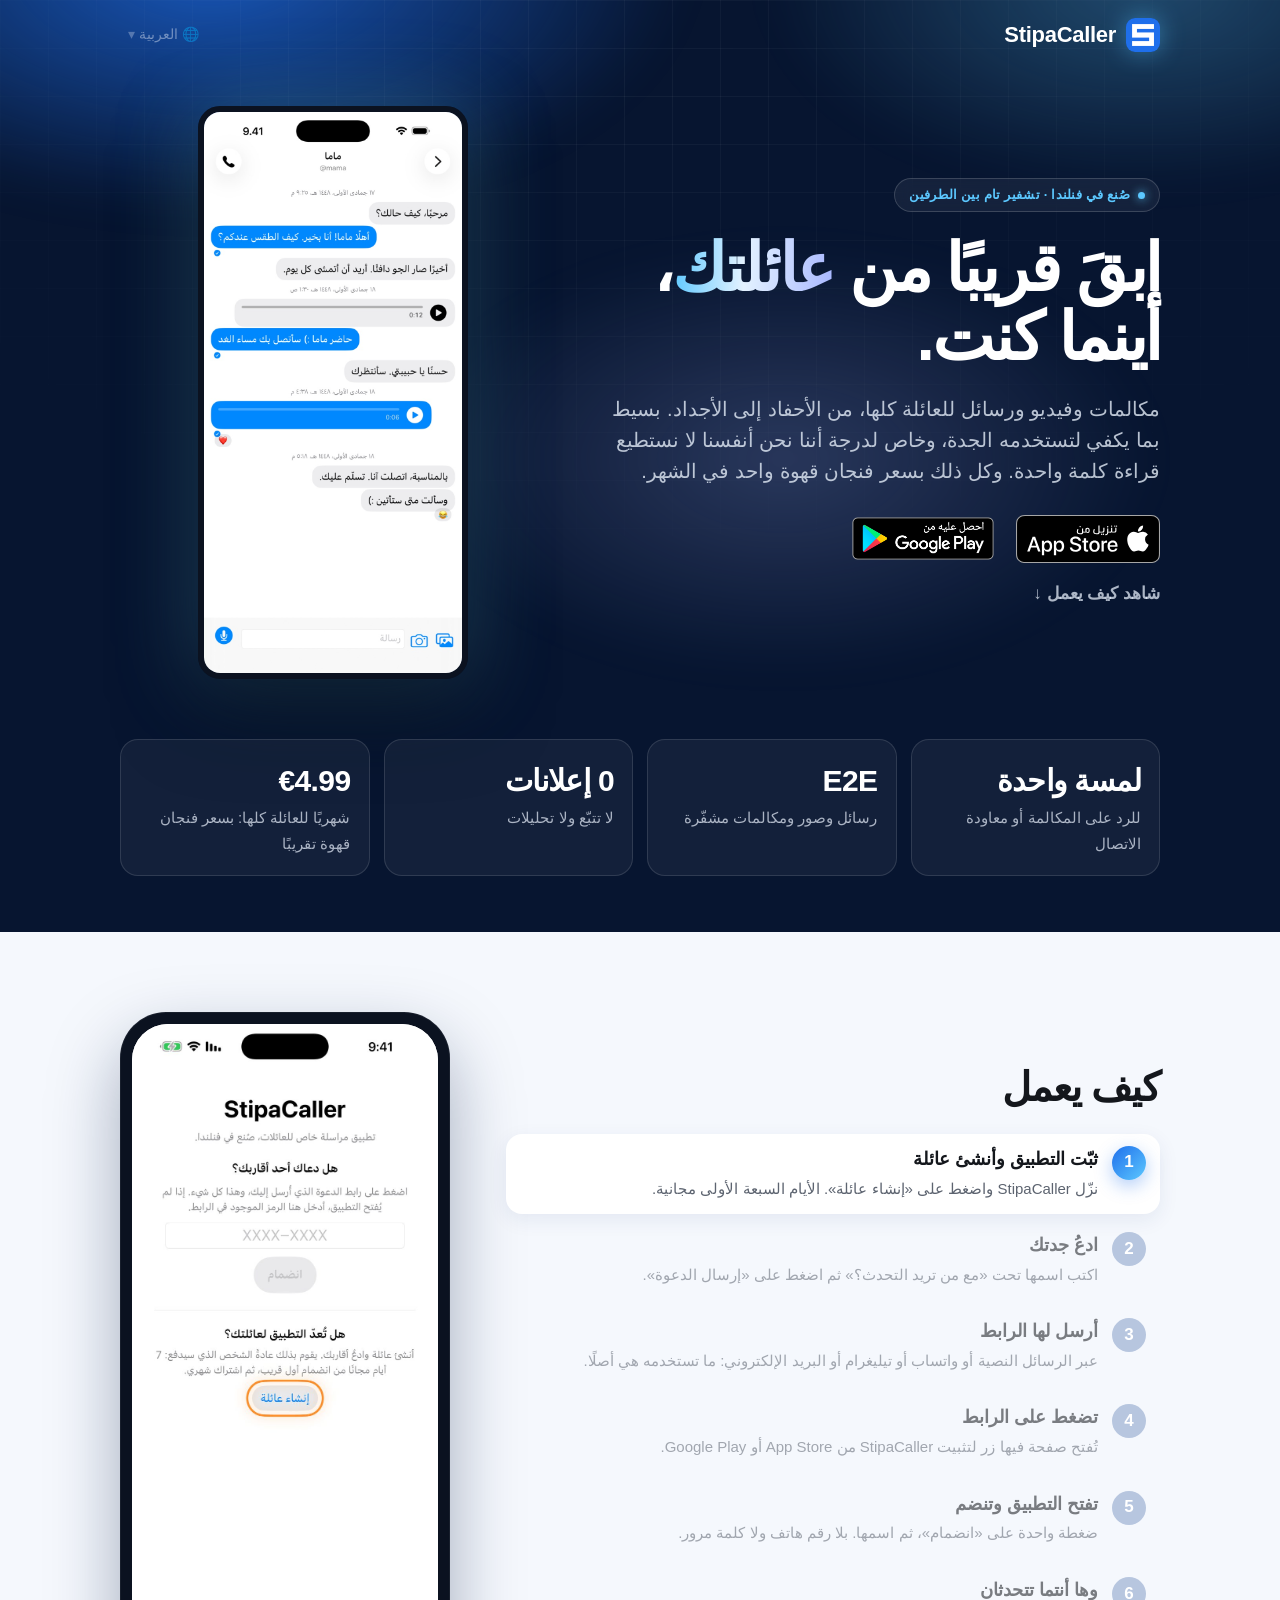
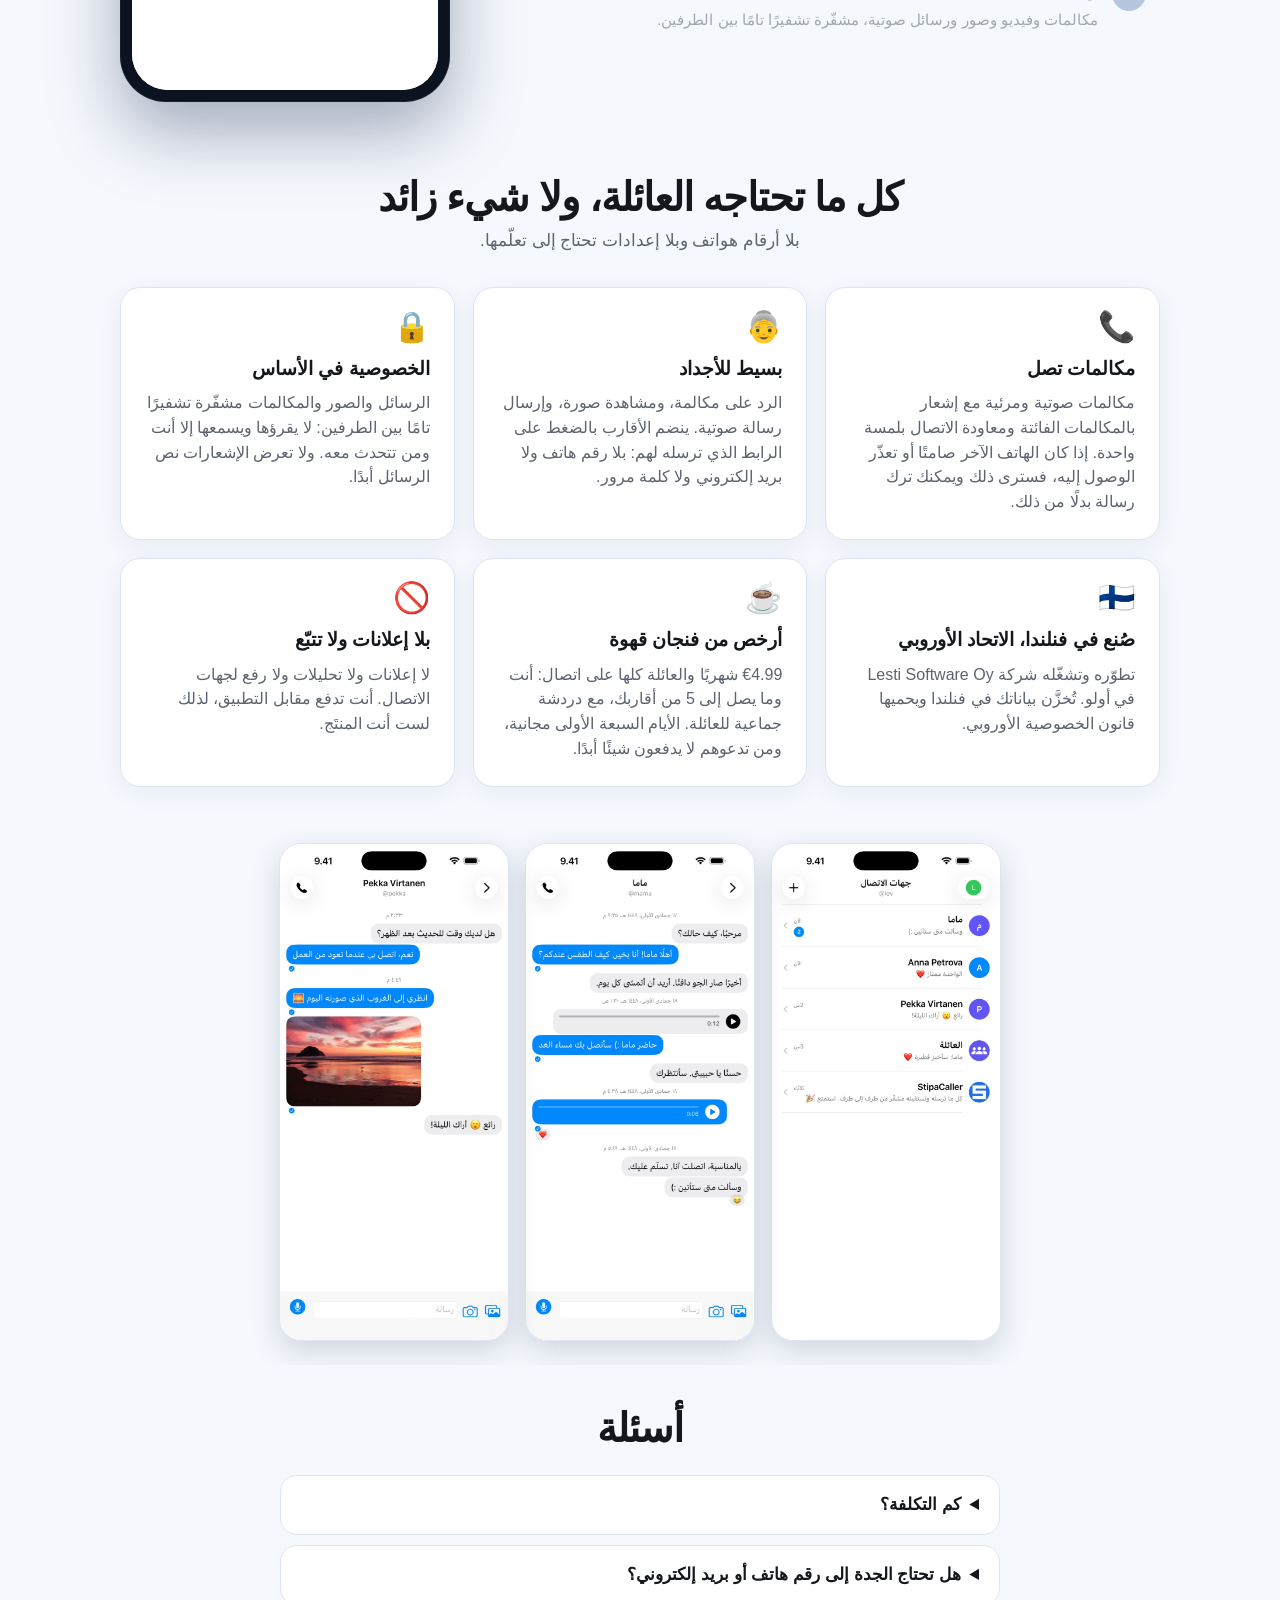
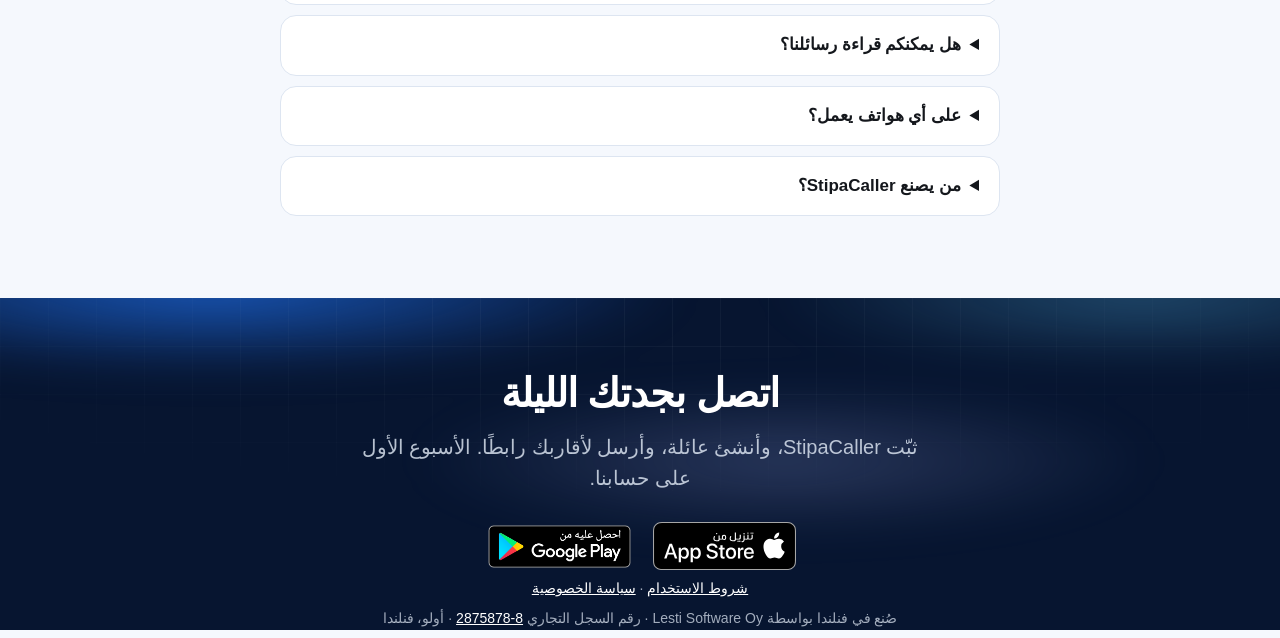
==== commit 27ddd549: "New landing page: how it works, 8 languages Night hero (Made in Finland, end-to-end encrypted), figu" ====
--- a/ar/index.html
+++ b/ar/index.html
@@ -17,48 +17,84 @@
 <meta property="og:image:height" content="630">
 <meta property="og:locale" content="ar_AR">
 <meta name="twitter:card" content="summary_large_image">
-<link rel="stylesheet" href="../style.css">
+<link rel="stylesheet" href="../home.css">
 <link rel="alternate" hreflang="en" href="https://stipacaller.fi/">
 <link rel="alternate" hreflang="ru" href="https://stipacaller.fi/ru/">
 <link rel="alternate" hreflang="de" href="https://stipacaller.fi/de/">
 <link rel="alternate" hreflang="fi" href="https://stipacaller.fi/fi/">
 <link rel="alternate" hreflang="uk" href="https://stipacaller.fi/uk/">
+<link rel="alternate" hreflang="es" href="https://stipacaller.fi/es/">
 <link rel="alternate" hreflang="he" href="https://stipacaller.fi/he/">
 <link rel="alternate" hreflang="ar" href="https://stipacaller.fi/ar/">
 
 </head>
 <body>
-<div class="sky">
-<header class="hero">
-  <img class="icon" src="../img/icon.png" alt="" width="88" height="88">
-  <h1>StipaCaller</h1>
-  <p class="subtitle">مكالمات خاصة للعائلة</p>
-  <p class="short">مكالمات ورسائل بسيطة وخاصة لعائلتك. صُنع في فنلندا.</p>
-  <div class="stores">
-<a class="badge" href="https://apps.apple.com/app/id6763939059"><img class="appstore" src="../badges/appstore-ar.svg" alt="حمّله من App Store"></a><a class="badge" href="https://play.google.com/store/apps/details?id=com.stipacaller&amp;hl=ar"><img class="play" src="../badges/play-ar.png" alt="احصل عليه من Google Play"></a>
-  </div>
-</header>
-<svg class="forest" viewBox="0 0 1440 184" preserveAspectRatio="xMidYMax slice" aria-hidden="true"><path d="M-10,97L-17,119L-3,119ZM-10,110L-19,135L-1,135ZM-10,125L-21,150L1,150ZM11,73L1,105L20,105ZM11,92L-3,128L24,128ZM11,113L-6,150L27,150ZM23,109L18,126L28,126ZM23,119L16,139L30,139ZM23,130L14,150L31,150ZM41,64L31,100L52,100ZM41,86L26,126L57,126ZM41,109L23,150L59,150ZM53,65L42,101L64,101ZM53,86L38,126L68,126ZM53,109L35,150L71,150ZM69,92L62,116L77,116ZM69,106L59,134L80,134ZM69,122L57,150L82,150ZM90,72L80,105L99,105ZM90,92L76,128L103,128ZM90,113L73,150L106,150ZM101,60L89,98L112,98ZM101,83L85,125L116,125ZM101,107L82,150L119,150ZM120,86L111,113L128,113ZM120,102L108,132L131,132ZM120,119L106,150L133,150ZM133,59L122,97L145,97ZM133,82L117,125L149,125ZM133,106L114,150L152,150ZM149,94L142,117L156,117ZM149,108L139,134L159,134ZM149,123L137,150L161,150ZM166,59L155,97L178,97ZM166,82L150,125L182,125ZM166,106L147,150L186,150ZM178,82L169,111L186,111ZM178,99L166,131L190,131ZM178,117L163,150L192,150ZM196,73L186,106L206,106ZM196,93L182,129L209,129ZM196,113L180,150L212,150ZM208,88L200,114L216,114ZM208,103L197,133L219,133ZM208,120L195,150L221,150ZM224,107L218,125L229,125ZM224,118L216,138L231,138ZM224,129L215,150L233,150ZM240,85L232,112L248,112ZM240,101L229,132L252,132ZM240,119L226,150L254,150ZM253,91L246,116L260,116ZM253,106L243,134L263,134ZM253,122L241,150L265,150ZM272,92L265,116L280,116ZM272,106L262,134L283,134ZM272,122L260,150L285,150ZM283,90L275,115L290,115ZM283,105L272,133L293,133ZM283,121L270,150L295,150ZM304,69L294,103L314,103ZM304,90L290,127L318,127ZM304,111L287,150L321,150ZM315,104L309,123L321,123ZM315,116L307,137L323,137ZM315,128L305,150L325,150ZM326,100L320,121L333,121ZM326,112L317,136L335,136ZM326,126L316,150L337,150ZM343,87L336,114L351,114ZM343,103L332,132L355,132ZM343,120L330,150L357,150ZM362,104L357,123L368,123ZM362,116L354,137L371,137ZM362,128L353,150L372,150ZM378,97L371,119L385,119ZM378,110L369,135L388,135ZM378,125L367,150L389,150ZM396,69L385,103L406,103ZM396,89L381,127L410,127ZM396,111L379,150L413,150ZM415,95L408,118L422,118ZM415,109L405,135L424,135ZM415,124L403,150L426,150ZM430,99L424,120L437,120ZM430,111L421,136L439,136ZM430,125L420,150L441,150ZM449,56L437,95L461,95ZM449,79L432,124L466,124ZM449,105L429,150L469,150ZM465,55L453,95L477,95ZM465,79L448,123L481,123ZM465,104L445,150L485,150ZM485,60L473,98L496,98ZM485,83L469,125L501,125ZM485,107L466,150L504,150ZM503,89L496,115L511,115ZM503,104L493,133L514,133ZM503,121L490,150L516,150ZM525,95L518,118L532,118ZM525,109L515,135L534,135ZM525,124L513,150L536,150ZM546,97L540,119L553,119ZM546,110L537,135L556,135ZM546,125L535,150L558,150ZM558,96L551,119L565,119ZM558,110L548,135L567,135ZM558,124L547,150L569,150ZM573,108L568,126L578,126ZM573,119L566,138L580,138ZM573,130L564,150L582,150ZM591,65L581,101L602,101ZM591,86L576,126L606,126ZM591,109L574,150L609,150ZM605,58L593,97L616,97ZM605,81L588,124L621,124ZM605,106L585,150L624,150ZM617,84L609,112L625,112ZM617,101L606,132L629,132ZM617,119L603,150L631,150ZM628,57L617,96L640,96ZM628,80L612,124L645,124ZM628,105L609,150L648,150ZM640,101L634,122L646,122ZM640,113L631,136L649,136ZM640,126L630,150L650,150ZM653,75L644,106L663,106ZM653,94L640,129L666,129ZM653,114L637,150L669,150ZM664,72L654,105L674,105ZM664,92L650,128L678,128ZM664,113L647,150L680,150ZM680,87L672,113L688,113ZM680,103L669,132L691,132ZM680,120L667,150L694,150ZM692,88L684,114L699,114ZM692,104L681,133L702,133ZM692,120L679,150L705,150ZM711,96L704,118L718,118ZM711,109L701,135L721,135ZM711,124L700,150L722,150ZM724,62L713,99L735,99ZM724,84L708,125L739,125ZM724,108L705,150L742,150ZM735,80L726,109L744,109ZM735,97L723,130L748,130ZM735,116L720,150L750,150ZM750,56L738,95L762,95ZM750,79L733,124L767,124ZM750,105L730,150L770,150ZM771,80L763,109L780,109ZM771,98L759,130L784,130ZM771,116L757,150L786,150ZM789,88L782,114L797,114ZM789,104L779,133L800,133ZM789,120L776,150L802,150ZM804,103L798,123L810,123ZM804,114L796,137L812,137ZM804,127L794,150L814,150ZM819,89L812,114L827,114ZM819,104L809,133L830,133ZM819,121L807,150L832,150ZM835,60L823,98L846,98ZM835,83L819,125L850,125ZM835,107L816,150L853,150ZM852,65L842,101L863,101ZM852,86L837,126L867,126ZM852,109L834,150L870,150ZM870,63L859,99L881,99ZM870,84L855,126L886,126ZM870,108L852,150L889,150ZM881,95L874,118L888,118ZM881,109L872,135L891,135ZM881,123L870,150L893,150ZM898,101L892,122L904,122ZM898,113L890,136L907,136ZM898,127L888,150L909,150ZM914,93L906,117L921,117ZM914,108L904,134L924,134ZM914,123L902,150L925,150ZM933,102L927,122L939,122ZM933,114L925,136L942,136ZM933,127L923,150L943,150ZM951,93L943,117L958,117ZM951,108L941,134L960,134ZM951,123L939,150L962,150ZM971,100L964,121L977,121ZM971,112L962,136L980,136ZM971,126L960,150L981,150ZM989,100L983,121L995,121ZM989,113L980,136L998,136ZM989,126L978,150L999,150ZM1001,55L989,95L1013,95ZM1001,79L984,124L1018,124ZM1001,105L981,150L1021,150ZM1015,64L1004,100L1026,100ZM1015,85L1000,126L1030,126ZM1015,109L997,150L1033,150ZM1030,90L1023,115L1038,115ZM1030,105L1020,133L1041,133ZM1030,121L1018,150L1043,150ZM1042,108L1037,125L1047,125ZM1042,118L1035,138L1050,138ZM1042,130L1033,150L1051,150ZM1062,77L1053,107L1072,107ZM1062,95L1050,129L1075,129ZM1062,115L1047,150L1078,150ZM1080,67L1070,102L1090,102ZM1080,88L1065,127L1095,127ZM1080,110L1063,150L1097,150ZM1100,98L1093,120L1106,120ZM1100,111L1090,135L1109,135ZM1100,125L1089,150L1110,150ZM1121,93L1114,117L1128,117ZM1121,108L1111,134L1131,134ZM1121,123L1109,150L1133,150ZM1139,58L1128,97L1151,97ZM1139,81L1123,124L1156,124ZM1139,106L1120,150L1159,150ZM1158,108L1152,125L1163,125ZM1158,118L1150,138L1165,138ZM1158,130L1149,150L1166,150ZM1169,62L1158,99L1180,99ZM1169,84L1154,125L1185,125ZM1169,108L1151,150L1188,150ZM1187,70L1177,103L1197,103ZM1187,90L1173,128L1201,128ZM1187,111L1170,150L1204,150ZM1200,82L1191,111L1208,111ZM1200,99L1188,131L1212,131ZM1200,117L1185,150L1214,150ZM1213,109L1208,126L1219,126ZM1213,119L1206,138L1221,138ZM1213,130L1205,150L1222,150ZM1228,63L1217,100L1239,100ZM1228,85L1213,126L1244,126ZM1228,108L1210,150L1247,150ZM1241,76L1232,107L1251,107ZM1241,95L1228,129L1254,129ZM1241,115L1226,150L1257,150ZM1261,91L1254,116L1269,116ZM1261,106L1251,133L1272,133ZM1261,122L1249,150L1273,150ZM1279,78L1270,108L1288,108ZM1279,96L1266,130L1291,130ZM1279,116L1264,150L1294,150ZM1297,89L1289,115L1304,115ZM1297,104L1286,133L1308,133ZM1297,121L1284,150L1310,150ZM1314,73L1304,105L1323,105ZM1314,92L1300,128L1327,128ZM1314,113L1297,150L1330,150ZM1330,78L1321,108L1339,108ZM1330,96L1317,130L1343,130ZM1330,115L1315,150L1345,150ZM1341,79L1332,109L1350,109ZM1341,97L1328,130L1353,130ZM1341,116L1326,150L1356,150ZM1357,77L1348,108L1366,108ZM1357,95L1344,130L1370,130ZM1357,115L1342,150L1373,150ZM1372,92L1365,116L1380,116ZM1372,106L1362,134L1383,134ZM1372,122L1360,150L1384,150ZM1389,60L1378,98L1400,98ZM1389,83L1373,125L1405,125ZM1389,107L1370,150L1408,150ZM1402,80L1393,109L1411,109ZM1402,98L1390,130L1414,130ZM1402,116L1387,150L1417,150ZM1414,65L1403,101L1425,101ZM1414,87L1399,126L1429,126ZM1414,109L1396,150L1432,150ZM1432,101L1426,121L1439,121ZM1432,113L1424,136L1441,136ZM1432,126L1422,150L1443,150ZM1453,56L1441,95L1465,95ZM1453,79L1436,124L1470,124ZM1453,105L1433,150L1473,150Z" class="tb"/><path d="M-10,43L-22,88L2,88ZM-10,70L-27,120L7,120ZM-10,99L-30,150L10,150ZM6,45L-6,89L18,89ZM6,71L-10,121L23,121ZM6,100L-14,150L26,150ZM30,92L23,116L37,116ZM30,106L21,134L39,134ZM30,122L19,150L41,150ZM49,51L37,93L60,93ZM49,76L33,122L64,122ZM49,103L30,150L67,150ZM79,17L64,73L94,73ZM79,50L58,113L100,113ZM79,86L54,150L105,150ZM99,63L89,100L109,100ZM99,85L85,126L113,126ZM99,108L83,150L116,150ZM127,44L115,88L140,88ZM127,70L111,120L144,120ZM127,99L107,150L148,150ZM144,26L130,78L158,78ZM144,57L124,115L164,115ZM144,91L121,150L168,150ZM172,74L163,106L180,106ZM172,93L160,129L184,129ZM172,114L157,150L186,150ZM195,44L183,88L207,88ZM195,70L178,120L212,120ZM195,99L175,150L215,150ZM211,27L197,79L225,79ZM211,58L191,116L230,116ZM211,91L188,150L234,150ZM239,86L232,113L246,113ZM239,102L229,132L249,132ZM239,119L227,150L251,150ZM258,33L244,82L271,82ZM258,62L239,117L276,117ZM258,94L235,150L280,150ZM279,94L272,118L285,118ZM279,108L270,134L288,134ZM279,123L268,150L289,150ZM306,77L298,108L315,108ZM306,96L295,130L318,130ZM306,115L293,150L320,150ZM325,46L313,89L337,89ZM325,72L308,121L341,121ZM325,100L305,150L345,150ZM351,70L342,103L360,103ZM351,90L338,127L364,127ZM351,111L336,150L366,150ZM369,27L355,79L383,79ZM369,58L349,116L388,116ZM369,91L345,150L392,150ZM400,47L388,91L412,91ZM400,73L384,121L416,121ZM400,101L381,150L420,150ZM426,43L414,88L438,88ZM426,70L409,120L443,120ZM426,99L406,150L446,150ZM443,67L433,102L452,102ZM443,88L430,127L456,127ZM443,110L427,150L459,150ZM464,36L451,84L477,84ZM464,65L446,118L482,118ZM464,95L442,150L485,150ZM483,72L474,105L492,105ZM483,92L471,128L496,128ZM483,113L469,150L498,150ZM516,84L509,112L524,112ZM516,101L506,132L527,132ZM516,119L504,150L529,150ZM533,52L521,93L544,93ZM533,76L517,122L548,122ZM533,103L514,150L551,150ZM562,35L549,83L575,83ZM562,64L544,118L581,118ZM562,95L540,150L584,150ZM582,56L571,96L592,96ZM582,80L567,124L597,124ZM582,105L564,150L599,150ZM613,84L605,112L620,112ZM613,101L602,132L623,132ZM613,118L600,150L625,150ZM634,78L626,108L642,108ZM634,96L623,130L645,130ZM634,116L620,150L648,150ZM658,70L649,104L667,104ZM658,90L646,128L671,128ZM658,112L643,150L673,150ZM682,66L673,101L692,101ZM682,87L669,126L696,126ZM682,110L666,150L698,150ZM712,56L702,96L723,96ZM712,80L697,124L727,124ZM712,105L695,150L730,150ZM732,31L719,81L746,81ZM732,61L713,117L751,117ZM732,93L710,150L755,150ZM748,62L738,99L758,99ZM748,84L734,125L762,125ZM748,108L732,150L765,150ZM769,44L757,88L781,88ZM769,70L752,120L786,120ZM769,99L749,150L789,150ZM795,56L784,96L806,96ZM795,80L780,124L810,124ZM795,105L777,150L813,150ZM824,27L810,79L838,79ZM824,58L804,116L843,116ZM824,91L800,150L847,150ZM844,67L835,102L854,102ZM844,88L831,127L857,127ZM844,110L828,150L860,150ZM877,37L864,84L889,84ZM877,65L859,118L895,118ZM877,96L855,150L898,150ZM905,74L896,106L914,106ZM905,93L893,129L917,129ZM905,113L891,150L920,150ZM932,78L924,108L941,108ZM932,96L921,130L944,130ZM932,115L919,150L946,150ZM956,20L941,75L971,75ZM956,53L935,114L977,114ZM956,88L931,150L981,150ZM986,52L975,93L998,93ZM986,76L971,122L1002,122ZM986,103L968,150L1005,150ZM1012,35L999,84L1025,84ZM1012,64L994,118L1030,118ZM1012,95L990,150L1034,150ZM1032,74L1024,106L1041,106ZM1032,93L1020,129L1044,129ZM1032,114L1018,150L1047,150ZM1050,37L1037,84L1063,84ZM1050,65L1032,118L1068,118ZM1050,96L1029,150L1072,150ZM1069,44L1057,89L1081,89ZM1069,71L1052,120L1086,120ZM1069,99L1049,150L1089,150ZM1097,75L1089,106L1106,106ZM1097,94L1085,129L1109,129ZM1097,114L1083,150L1112,150ZM1126,23L1111,76L1140,76ZM1126,55L1105,114L1146,114ZM1126,89L1102,150L1150,150ZM1149,34L1136,83L1162,83ZM1149,63L1130,117L1167,117ZM1149,94L1127,150L1171,150ZM1168,63L1158,100L1178,100ZM1168,85L1154,126L1182,126ZM1168,108L1152,150L1185,150ZM1187,49L1175,91L1198,91ZM1187,74L1170,122L1203,122ZM1187,101L1167,150L1206,150ZM1219,41L1206,87L1231,87ZM1219,68L1201,120L1236,120ZM1219,98L1198,150L1240,150ZM1247,68L1238,103L1257,103ZM1247,89L1234,127L1260,127ZM1247,111L1232,150L1263,150ZM1281,64L1271,100L1291,100ZM1281,86L1267,126L1295,126ZM1281,109L1265,150L1298,150ZM1301,49L1290,91L1313,91ZM1301,74L1285,122L1317,122ZM1301,101L1282,150L1320,150ZM1334,50L1322,92L1345,92ZM1334,75L1318,122L1350,122ZM1334,102L1315,150L1353,150ZM1360,82L1352,110L1367,110ZM1360,99L1349,131L1370,131ZM1360,117L1347,150L1373,150ZM1393,74L1384,106L1401,106ZM1393,93L1381,129L1405,129ZM1393,114L1378,150L1407,150ZM1423,92L1416,117L1429,117ZM1423,107L1413,134L1432,134ZM1423,122L1412,150L1433,150ZM1444,36L1431,84L1457,84ZM1444,65L1426,118L1462,118ZM1444,95L1422,150L1465,150Z" class="tf"/><defs><linearGradient id="lakefade" x1="0" y1="0" x2="0" y2="1"><stop offset="0" class="l0"/><stop offset="1" class="l1"/></linearGradient></defs><rect x="0" y="150" width="1440" height="34" fill="url(#lakefade)"/><path d="M180,162h220M620,170h300M1080,159h180M60,176h120" class="ripple"/></svg>
+<div class="night">
+  <nav class="top wrap">
+    <a class="brand" href="./"><img src="../img/icon.png" alt="" width="34" height="34">StipaCaller</a>
+    <details class="langmenu"><summary>🌐 العربية</summary><div><a href="../en/" hreflang="en" lang="en" data-lang="en">English</a><a href="../ru/" hreflang="ru" lang="ru" data-lang="ru">Русский</a><a href="../de/" hreflang="de" lang="de" data-lang="de">Deutsch</a><a href="../fi/" hreflang="fi" lang="fi" data-lang="fi">Suomi</a><a href="../uk/" hreflang="uk" lang="uk" data-lang="uk">Українська</a><a href="../es/" hreflang="es" lang="es" data-lang="es">Español</a><a href="../he/" hreflang="he" lang="he" data-lang="he">עברית</a><a href="../ar/" hreflang="ar" lang="ar" aria-current=page data-lang="ar">العربية</a></div></details>
+  </nav>
+  <header class="hero wrap">
+    <div class="copy">
+      <p class="tag glass"><i></i>صُنع في فنلندا · تشفير تام بين الطرفين</p>
+      <h1>ابقَ قريبًا من <span class="grad">عائلتك</span>، أينما كنت.</h1>
+      <p class="lead">مكالمات وفيديو ورسائل للعائلة كلها، من الأحفاد إلى الأجداد. بسيط بما يكفي لتستخدمه الجدة، وخاص لدرجة أننا نحن أنفسنا لا نستطيع قراءة كلمة واحدة. وكل ذلك بسعر فنجان قهوة واحد في الشهر.</p>
+      <div class="stores"><a class="badge" href="https://apps.apple.com/app/id6763939059"><img class="appstore" src="../badges/appstore-ar.svg" alt="حمّله من App Store"></a><a class="badge" href="https://play.google.com/store/apps/details?id=com.stipacaller&amp;hl=ar"><img class="play" src="../badges/play-ar.png" alt="احصل عليه من Google Play"></a></div>
+      <p class="how"><a href="#demo">شاهد كيف يعمل ↓</a></p>
+    </div>
+    <div class="visual nophoto"><img class="phone" src="../img/02-chat-mama-ar.jpg" alt="" width="390" height="847"></div>
+  </header>
+  <div class="stats wrap"><div class="stat"><b>لمسة واحدة</b><span>للرد على المكالمة أو معاودة الاتصال</span></div><div class="stat"><b>E2E</b><span>رسائل وصور ومكالمات مشفّرة</span></div><div class="stat"><b>0 إعلانات</b><span>لا تتبّع ولا تحليلات</span></div><div class="stat"><b>€4.99</b><span>شهريًا للعائلة كلها: بسعر فنجان قهوة تقريبًا</span></div></div>
 </div>
-<div class="shots"><img src="../img/01-contacts-ar.jpg" alt="" width="390" height="847" loading="lazy"><img src="../img/02-chat-mama-ar.jpg" alt="" width="390" height="847" loading="lazy"><img src="../img/03-chat-pekka-photo-ar.jpg" alt="" width="390" height="847" loading="lazy"></div>
 <main>
-  <p class="intro">StipaCaller تطبيق مراسلة صغير للعائلات، صنعته شركة Lesti Software Oy في فنلندا (الاتحاد الأوروبي). تُحفظ بياناتك في فنلندا، ورسائلك مشفّرة من طرف إلى طرف، فلا يمكن حتى لنا قراءتها.</p><p class="intro">اتصل وراسل أقرب الناس إليك – الوالدين والأجداد والأبناء – أينما كانوا. التطبيق بسيط بما يكفي حتى للأجداد: الرد على مكالمة، مشاهدة صورة، إرسال رسالة صوتية.</p>
-  <div class="cards"><section class="card"><h2>الخصوصية أولًا</h2><ul><li>الرسائل والصور والمكالمات مشفّرة من طرف إلى طرف: لا يقرؤها ولا يسمعها إلا أنت ومن تتحدث معهم، وليس نحن.</li><li>لا حاجة إلى رقم هاتف: يختار كل شخص اسم مستخدم.</li><li>بلا إعلانات ولا تتبّع ولا تحليلات، ولا يُرفع دفتر العناوين.</li><li>لا تحتوي الإشعارات أبدًا على نص رسائلك؛ فك التشفير يتم على هاتفك.</li></ul></section><section class="card"><h2>ماذا يمكنك أن تفعل</h2><ul><li>مكالمات صوتية ومكالمات فيديو</li><li>رسائل وصور ومقاطع فيديو ورسائل صوتية</li><li>محادثات جماعية للعائلة</li><li>معرفة متى لا تصل المكالمة أو يكون الهاتف الآخر صامتًا، وترك رسالة بدلًا من ذلك</li><li>إشعارات المكالمات الفائتة مع معاودة الاتصال بلمسة واحدة</li></ul></section></div>
-  <section class="family"><h2>لكل العائلة</h2><p>أنشئ عائلة في التطبيق وادعُ أقاربك برابط أو رمز QR. الأيام السبعة الأولى مجانية من لحظة انضمام أول قريب؛ بعدها يغطيك اشتراك شهري واحد مع ما يصل إلى 5 من أفراد العائلة. هل وصلتك دعوة؟ ما عليك إلا الضغط على الرابط.</p>
-    <div class="stores">
-<a class="badge" href="https://apps.apple.com/app/id6763939059"><img class="appstore" src="../badges/appstore-ar.svg" alt="حمّله من App Store"></a><a class="badge" href="https://play.google.com/store/apps/details?id=com.stipacaller&amp;hl=ar"><img class="play" src="../badges/play-ar.png" alt="احصل عليه من Google Play"></a>
+  <section id="demo" class="demo wrap">
+    <div class="demo-copy">
+      <h2>كيف يعمل</h2>
+      <ol class="steps"><li data-step="0"><button type="button"><b>ثبّت التطبيق وأنشئ عائلة</b><span>نزّل StipaCaller واضغط على «إنشاء عائلة». الأيام السبعة الأولى مجانية.</span></button></li><li data-step="1"><button type="button"><b>ادعُ جدتك</b><span>اكتب اسمها تحت «مع من تريد التحدث؟» ثم اضغط على «إرسال الدعوة».</span></button></li><li data-step="2"><button type="button"><b>أرسل لها الرابط</b><span>عبر الرسائل النصية أو واتساب أو تيليغرام أو البريد الإلكتروني: ما تستخدمه هي أصلًا.</span></button></li><li data-step="3"><button type="button"><b>تضغط على الرابط</b><span>تُفتح صفحة فيها زر لتثبيت StipaCaller من App Store أو Google Play.</span></button></li><li data-step="4"><button type="button"><b>تفتح التطبيق وتنضم</b><span>ضغطة واحدة على «انضمام»، ثم اسمها. بلا رقم هاتف ولا كلمة مرور.</span></button></li><li data-step="5"><button type="button"><b>وها أنتما تتحدثان</b><span>مكالمات وفيديو وصور ورسائل صوتية، مشفّرة تشفيرًا تامًا بين الطرفين.</span></button></li></ol>
+    </div>
+    <div class="device" aria-hidden="true">
+      <div class="screen">
+        <img class="slide" data-step="0" src="../how/ar/1a-welcome.jpg" alt=""><img class="slide" data-step="0" src="../how/ar/1b-confirm.jpg" alt=""><img class="slide" data-step="0" src="../how/ar/1c-about.jpg" alt=""><img class="slide" data-step="1" src="../how/ar/2a-composer.jpg" alt=""><div class="slide share" data-step="2"><img src="../how/ar/2b-sharebg.jpg" alt=""><div class="sheet"><div class="sheethead"><img src="../img/icon.png" alt=""><div><b>دعوة إلى StipaCaller من أحمد</b><small>stipacaller.lestisoftware.fi</small></div></div><div class="apps"><span class="app msgs"><i class="ringed"><svg viewBox="0 0 24 24" width="30" height="30" fill="#fff"><path d="M12 3C6.5 3 2 6.6 2 11c0 2.4 1.3 4.5 3.4 6-.2 1.3-.9 2.6-2 3.6 2.2-.1 4-.9 5.2-1.9 1.1.3 2.2.4 3.4.4 5.5 0 10-3.6 10-8s-4.5-8-10-8z"/></svg></i><small>الرسائل</small></span><span class="app mail"><i class=""><svg viewBox="0 0 24 24" width="30" height="30" fill="none" stroke="#fff" stroke-width="1.8"><rect x="3" y="6" width="18" height="12" rx="2"/><path d="M3.5 7l8.5 6 8.5-6"/></svg></i><small>البريد</small></span><span class="app notes"><i class=""><svg viewBox="0 0 24 24" width="30" height="30" fill="none" stroke="#c9a100" stroke-width="1.6"><path d="M6 8h12M6 12h12M6 16h8"/></svg></i><small>الملاحظات</small></span><span class="app more"><i class="">•••</i><small>المزيد</small></span></div><div class="act">نسخ<span>⧉</span></div></div></div><div class="slide sms" data-step="2"><div class="sbar" style="color:#111"><span dir="ltr">9:41</span><i></i><svg viewBox="0 0 64 14" width="64" height="14" fill="#111" aria-hidden="true"><rect x="0" y="9" width="3" height="5" rx="1"/><rect x="5" y="6" width="3" height="8" rx="1"/><rect x="10" y="3" width="3" height="11" rx="1"/><rect x="15" y="0" width="3" height="14" rx="1"/><path d="M30 12.5l2-2.3a3 3 0 0 0-4 0zM25.6 7.6l1.4 1.5a4.6 4.6 0 0 1 6 0l1.4-1.5a6.6 6.6 0 0 0-8.8 0zM23.2 5l1.4 1.5a8 8 0 0 1 10.8 0L36.8 5a10 10 0 0 0-13.6 0z"/><rect x="42" y="2" width="19" height="10" rx="3" fill="none" stroke="#111" stroke-opacity=".5"/><rect x="44" y="4" width="15" height="6" rx="1.5" fill="#34c759"/><rect x="62" y="5" width="1.5" height="4" rx=".7" fill-opacity=".5"/></svg></div><div class="smshead"><span class="av">ج</span><b>جدتي</b><small dir="ltr">+964 770 123 4567</small></div><div class="smsbody out"><small class="kind">SMS · 9:41</small><div class="bubble"><p>دعوة إلى StipaCaller من أحمد: https://stipacaller.lestisoftware.fi/i/K7PMQ2XD</p><p>اضغط على الرابط للانضمام. إذا احتجت إلى تثبيت التطبيق أولًا، فاضغط على الرابط مرة أخرى بعد ذلك.</p></div><small class="dlv">تم التسليم</small></div><div class="smsbar"><span class="plus">+</span><span class="field">SMS<i>🎙</i></span></div><span class="home"></span></div><div class="slide sms" data-step="2"><div class="sbar" style="color:#111"><span dir="ltr">9:41</span><i></i><svg viewBox="0 0 64 14" width="64" height="14" fill="#111" aria-hidden="true"><rect x="0" y="9" width="3" height="5" rx="1"/><rect x="5" y="6" width="3" height="8" rx="1"/><rect x="10" y="3" width="3" height="11" rx="1"/><rect x="15" y="0" width="3" height="14" rx="1"/><path d="M30 12.5l2-2.3a3 3 0 0 0-4 0zM25.6 7.6l1.4 1.5a4.6 4.6 0 0 1 6 0l1.4-1.5a6.6 6.6 0 0 0-8.8 0zM23.2 5l1.4 1.5a8 8 0 0 1 10.8 0L36.8 5a10 10 0 0 0-13.6 0z"/><rect x="42" y="2" width="19" height="10" rx="3" fill="none" stroke="#111" stroke-opacity=".5"/><rect x="44" y="4" width="15" height="6" rx="1.5" fill="#34c759"/><rect x="62" y="5" width="1.5" height="4" rx=".7" fill-opacity=".5"/></svg></div><div class="smshead"><span class="av">أ</span><b>أحمد</b></div><div class="smsbody in"><small class="kind">SMS · 9:41</small><div class="bubble"><p>دعوة إلى StipaCaller من أحمد: <span class="lnk">https://stipacaller.lestisoftware.fi/i/K7PMQ2XD</span></p><p>اضغط على الرابط للانضمام. إذا احتجت إلى تثبيت التطبيق أولًا، فاضغط على الرابط مرة أخرى بعد ذلك.</p></div></div><div class="smsbar"><span class="plus">+</span><span class="field">SMS<i>🎙</i></span></div><span class="home"></span></div><img class="slide" data-step="3" src="../how/ar/4a-link.jpg" alt=""><div class="slide store" data-step="3"><div class="sbar" style="color:#111"><span dir="ltr">9:41</span><i></i><svg viewBox="0 0 64 14" width="64" height="14" fill="#111" aria-hidden="true"><rect x="0" y="9" width="3" height="5" rx="1"/><rect x="5" y="6" width="3" height="8" rx="1"/><rect x="10" y="3" width="3" height="11" rx="1"/><rect x="15" y="0" width="3" height="14" rx="1"/><path d="M30 12.5l2-2.3a3 3 0 0 0-4 0zM25.6 7.6l1.4 1.5a4.6 4.6 0 0 1 6 0l1.4-1.5a6.6 6.6 0 0 0-8.8 0zM23.2 5l1.4 1.5a8 8 0 0 1 10.8 0L36.8 5a10 10 0 0 0-13.6 0z"/><rect x="42" y="2" width="19" height="10" rx="3" fill="none" stroke="#111" stroke-opacity=".5"/><rect x="44" y="4" width="15" height="6" rx="1.5" fill="#34c759"/><rect x="62" y="5" width="1.5" height="4" rx=".7" fill-opacity=".5"/></svg></div><div class="storehead"><img src="../img/icon.png" alt=""><div><b>StipaCaller</b><small>مكالمات خاصة للعائلة</small><div class="getrow"><span class="get">تحميل</span><small>عمليات شراء داخل التطبيق</small></div></div></div><div class="storeshots"><img src="../img/01-contacts-ar.jpg" alt=""><img src="../img/02-chat-mama-ar.jpg" alt=""></div><span class="home"></span></div><img class="slide" data-step="4" src="../how/ar/5b-invited.jpg" alt=""><img class="slide" data-step="4" src="../how/ar/5c-about.jpg" alt=""><img class="slide" data-step="5" src="../how/ar/6a-contacts.jpg" alt=""><div class="slide call" data-step="5"><div class="sbar" style="color:#fff"><span dir="ltr">9:41</span><i></i><svg viewBox="0 0 64 14" width="64" height="14" fill="#fff" aria-hidden="true"><rect x="0" y="9" width="3" height="5" rx="1"/><rect x="5" y="6" width="3" height="8" rx="1"/><rect x="10" y="3" width="3" height="11" rx="1"/><rect x="15" y="0" width="3" height="14" rx="1"/><path d="M30 12.5l2-2.3a3 3 0 0 0-4 0zM25.6 7.6l1.4 1.5a4.6 4.6 0 0 1 6 0l1.4-1.5a6.6 6.6 0 0 0-8.8 0zM23.2 5l1.4 1.5a8 8 0 0 1 10.8 0L36.8 5a10 10 0 0 0-13.6 0z"/><rect x="42" y="2" width="19" height="10" rx="3" fill="none" stroke="#fff" stroke-opacity=".5"/><rect x="44" y="4" width="15" height="6" rx="1.5" fill="#34c759"/><rect x="62" y="5" width="1.5" height="4" rx=".7" fill-opacity=".5"/></svg></div><span class="av big">👵</span><b>جدتي</b>
+          <small class="connected">🔒 متصل · مشفّر</small>
+          <div class="btns"><span class="no">✕<em>إنهاء</em></span></div></div>
+      </div>
     </div>
   </section>
+  <section id="features" class="wrap">
+    <h2>كل ما تحتاجه العائلة، ولا شيء زائد</h2>
+    <p class="sub">بلا أرقام هواتف وبلا إعدادات تحتاج إلى تعلّمها.</p>
+    <div class="feats"><article class="feat"><div class="emoji" aria-hidden="true">📞</div><h3>مكالمات تصل</h3><p>مكالمات صوتية ومرئية مع إشعار بالمكالمات الفائتة ومعاودة الاتصال بلمسة واحدة. إذا كان الهاتف الآخر صامتًا أو تعذّر الوصول إليه، فسترى ذلك ويمكنك ترك رسالة بدلًا من ذلك.</p></article><article class="feat"><div class="emoji" aria-hidden="true">👵</div><h3>بسيط للأجداد</h3><p>الرد على مكالمة، ومشاهدة صورة، وإرسال رسالة صوتية. ينضم الأقارب بالضغط على الرابط الذي ترسله لهم: بلا رقم هاتف ولا بريد إلكتروني ولا كلمة مرور.</p></article><article class="feat"><div class="emoji" aria-hidden="true">🔒</div><h3>الخصوصية في الأساس</h3><p>الرسائل والصور والمكالمات مشفّرة تشفيرًا تامًا بين الطرفين: لا يقرؤها ويسمعها إلا أنت ومن تتحدث معه. ولا تعرض الإشعارات نص الرسائل أبدًا.</p></article><article class="feat"><div class="emoji" aria-hidden="true">🇫🇮</div><h3>صُنع في فنلندا، الاتحاد الأوروبي</h3><p>تطوّره وتشغّله شركة Lesti Software Oy في أولو. تُخزَّن بياناتك في فنلندا ويحميها قانون الخصوصية الأوروبي.</p></article><article class="feat"><div class="emoji" aria-hidden="true">☕</div><h3>أرخص من فنجان قهوة</h3><p>€4.99 شهريًا والعائلة كلها على اتصال: أنت وما يصل إلى 5 من أقاربك، مع دردشة جماعية للعائلة. الأيام السبعة الأولى مجانية، ومن تدعوهم لا يدفعون شيئًا أبدًا.</p></article><article class="feat"><div class="emoji" aria-hidden="true">🚫</div><h3>بلا إعلانات ولا تتبّع</h3><p>لا إعلانات ولا تحليلات ولا رفع لجهات الاتصال. أنت تدفع مقابل التطبيق، لذلك لست أنت المنتَج.</p></article></div>
+  </section>
+  <div class="shots"><img src="../img/01-contacts-ar.jpg" alt="" width="390" height="847" loading="lazy"><img src="../img/02-chat-mama-ar.jpg" alt="" width="390" height="847" loading="lazy"><img src="../img/03-chat-pekka-photo-ar.jpg" alt="" width="390" height="847" loading="lazy"></div>
+  <section class="wrap faq">
+    <h2>أسئلة</h2>
+    <details><summary>كم التكلفة؟</summary><p>الأيام السبعة الأولى مجانية بدءًا من انضمام أول قريب. بعد ذلك يغطي اشتراك واحد بسعر €4.99 شهريًا أنت وما يصل إلى 5 من أفراد العائلة. ولا يدفع الأقارب الذين تدعوهم شيئًا.</p></details><details><summary>هل تحتاج الجدة إلى رقم هاتف أو بريد إلكتروني؟</summary><p>لا. ترسل لها رابط دعوة؛ فتثبّت التطبيق وتضغط على الرابط وتنضم. يختار كل شخص اسم مستخدم، ولا يُطلب رقم الهاتف أبدًا.</p></details><details><summary>هل يمكنكم قراءة رسائلنا؟</summary><p>لا. تُشفَّر الرسائل والصور والمكالمات تشفيرًا تامًا على هواتفكم. وخوادمنا في فنلندا تنقل فقط بيانات لا تستطيع هي نفسها فتحها.</p></details><details><summary>على أي هواتف يعمل؟</summary><p>على iPhone وAndroid، بالعربية والعبرية والإنجليزية والروسية والأوكرانية والألمانية والفنلندية والإسبانية.</p></details><details><summary>من يصنع StipaCaller؟</summary><p>شركة Lesti Software Oy، وهي شركة برمجيات صغيرة في أولو، فنلندا. راسلنا في أي وقت: lev@lestisoftware.fi.</p></details>
+  </section>
 </main>
-<svg class="treeline" viewBox="0 0 1440 90" preserveAspectRatio="xMidYMax slice" aria-hidden="true"><path d="M-10,45L-15,65L-5,65ZM-10,58L-18,79L-2,79ZM-10,70L-19,90L-1,90ZM3,52L-2,69L7,69ZM3,62L-4,80L9,80ZM3,73L-5,90L10,90ZM12,60L8,73L16,73ZM12,68L7,82L17,82ZM12,76L6,90L18,90ZM29,38L22,61L35,61ZM29,52L20,77L37,77ZM29,66L18,90L39,90ZM45,58L41,72L49,72ZM45,67L40,82L51,82ZM45,76L39,90L52,90ZM56,66L53,77L59,77ZM56,72L52,84L60,84ZM56,79L51,90L61,90ZM66,57L62,72L70,72ZM66,67L61,82L71,82ZM66,75L60,90L73,90ZM76,65L73,77L79,77ZM76,72L72,84L80,84ZM76,79L71,90L81,90ZM88,57L84,72L91,72ZM88,66L82,82L93,82ZM88,75L81,90L94,90ZM104,58L100,72L108,72ZM104,67L99,82L109,82ZM104,76L98,90L110,90ZM119,60L115,73L123,73ZM119,68L114,82L124,82ZM119,76L113,90L125,90ZM134,58L130,73L137,73ZM134,67L128,82L139,82ZM134,76L127,90L140,90ZM147,50L142,68L151,68ZM147,61L140,80L153,80ZM147,72L139,90L155,90ZM156,45L151,65L161,65ZM156,58L148,79L164,79ZM156,70L147,90L165,90ZM167,52L163,69L172,69ZM167,63L161,81L174,81ZM167,73L160,90L175,90ZM180,42L174,64L185,64ZM180,56L172,78L188,78ZM180,69L170,90L189,90ZM191,38L184,61L197,61ZM191,53L182,77L199,77ZM191,67L180,90L201,90ZM209,40L203,63L215,63ZM209,54L200,78L217,78ZM209,68L199,90L219,90ZM223,65L220,76L226,76ZM223,72L219,84L227,84ZM223,79L218,90L228,90ZM239,52L234,69L243,69ZM239,63L232,80L245,80ZM239,73L231,90L246,90ZM253,52L248,69L258,69ZM253,62L247,80L259,80ZM253,73L245,90L261,90ZM270,47L265,67L275,67ZM270,59L263,79L277,79ZM270,71L261,90L278,90ZM289,68L286,78L292,78ZM289,74L285,84L293,84ZM289,80L285,90L293,90ZM306,53L302,69L311,69ZM306,63L300,81L312,81ZM306,73L299,90L314,90ZM318,50L313,68L322,68ZM318,62L311,80L324,80ZM318,72L310,90L326,90ZM328,67L325,77L331,77ZM328,74L324,84L332,84ZM328,80L323,90L333,90ZM337,61L334,74L341,74ZM337,69L333,83L342,83ZM337,77L332,90L343,90ZM355,37L348,61L361,61ZM355,51L346,77L364,77ZM355,66L344,90L366,90ZM366,69L363,79L368,79ZM366,75L362,85L369,85ZM366,81L362,90L370,90ZM383,40L377,62L389,62ZM383,54L375,77L392,77ZM383,67L373,90L393,90ZM397,69L395,78L400,78ZM397,75L394,85L401,85ZM397,81L393,90L402,90ZM414,52L409,69L419,69ZM414,62L408,80L421,80ZM414,73L406,90L422,90ZM429,69L426,78L431,78ZM429,75L425,85L432,85ZM429,81L424,90L433,90ZM445,59L442,73L449,73ZM445,68L440,82L450,82ZM445,76L439,90L451,90ZM463,60L459,74L467,74ZM463,69L458,83L468,83ZM463,77L457,90L469,90ZM473,45L468,65L479,65ZM473,58L466,79L481,79ZM473,70L464,90L482,90ZM491,65L488,76L494,76ZM491,72L487,84L495,84ZM491,79L486,90L496,90ZM510,68L507,78L512,78ZM510,74L506,84L513,84ZM510,80L505,90L514,90ZM526,64L523,76L529,76ZM526,72L522,84L530,84ZM526,78L521,90L531,90ZM541,65L538,76L544,76ZM541,72L537,84L546,84ZM541,79L536,90L546,90ZM557,55L553,71L561,71ZM557,65L551,81L563,81ZM557,74L550,90L564,90ZM572,48L567,67L577,67ZM572,60L565,79L579,79ZM572,71L563,90L580,90ZM585,51L581,69L590,69ZM585,62L579,80L592,80ZM585,72L578,90L593,90ZM598,60L594,73L601,73ZM598,68L593,82L603,82ZM598,76L592,90L604,90ZM610,43L604,64L615,64ZM610,56L602,78L618,78ZM610,69L600,90L619,90ZM626,47L621,66L631,66ZM626,59L618,79L633,79ZM626,71L617,90L634,90ZM644,64L641,76L648,76ZM644,71L640,83L649,83ZM644,78L639,90L650,90ZM659,53L655,70L664,70ZM659,63L653,81L665,81ZM659,73L652,90L667,90ZM670,40L664,62L676,62ZM670,54L662,77L678,77ZM670,67L660,90L680,90ZM681,43L676,64L687,64ZM681,56L673,78L689,78ZM681,69L672,90L691,90ZM694,57L690,72L698,72ZM694,66L688,82L699,82ZM694,75L687,90L700,90ZM703,52L699,69L708,69ZM703,62L697,80L710,80ZM703,73L696,90L711,90ZM721,54L717,70L726,70ZM721,64L715,81L727,81ZM721,74L714,90L728,90ZM741,48L736,67L746,67ZM741,60L734,80L748,80ZM741,71L732,90L749,90ZM754,37L748,61L760,61ZM754,52L745,77L763,77ZM754,66L743,90L765,90ZM771,63L768,75L774,75ZM771,71L767,83L776,83ZM771,78L766,90L777,90ZM789,63L786,75L792,75ZM789,71L785,83L794,83ZM789,78L784,90L795,90ZM805,49L800,67L810,67ZM805,60L798,80L812,80ZM805,72L797,90L813,90ZM824,55L820,71L828,71ZM824,65L818,81L830,81ZM824,74L817,90L831,90ZM833,63L830,75L836,75ZM833,71L829,83L838,83ZM833,78L828,90L839,90ZM846,60L842,74L849,74ZM846,68L841,83L851,83ZM846,77L840,90L852,90ZM855,44L850,65L861,65ZM855,57L847,78L863,78ZM855,69L846,90L864,90ZM868,36L862,60L875,60ZM868,51L859,76L877,76ZM868,65L857,90L879,90ZM878,39L872,62L884,62ZM878,54L869,77L886,77ZM878,67L868,90L888,90ZM887,45L882,65L893,65ZM887,57L880,79L895,79ZM887,70L878,90L896,90ZM907,53L902,70L911,70ZM907,63L900,81L913,81ZM907,73L899,90L914,90ZM923,49L918,68L928,68ZM923,61L916,80L930,80ZM923,72L915,90L931,90ZM938,51L933,69L942,69ZM938,62L931,80L944,80ZM938,73L930,90L945,90ZM951,68L948,78L953,78ZM951,74L947,85L955,85ZM951,80L946,90L955,90ZM967,63L964,75L970,75ZM967,70L962,83L972,83ZM967,78L962,90L972,90ZM982,46L976,66L987,66ZM982,58L974,79L989,79ZM982,70L973,90L991,90ZM991,38L985,61L997,61ZM991,52L982,77L1000,77ZM991,67L981,90L1001,90ZM1006,54L1001,70L1010,70ZM1006,64L999,81L1012,81ZM1006,74L998,90L1013,90ZM1025,46L1019,66L1030,66ZM1025,58L1017,79L1032,79ZM1025,70L1016,90L1034,90ZM1034,36L1027,60L1040,60ZM1034,51L1025,76L1043,76ZM1034,65L1023,90L1045,90ZM1049,66L1046,77L1051,77ZM1049,73L1045,84L1053,84ZM1049,79L1044,90L1053,90ZM1059,43L1054,64L1065,64ZM1059,56L1051,78L1067,78ZM1059,69L1050,90L1069,90ZM1075,35L1068,60L1081,60ZM1075,51L1065,76L1084,76ZM1075,65L1064,90L1086,90ZM1089,61L1086,74L1093,74ZM1089,69L1085,83L1094,83ZM1089,77L1084,90L1095,90ZM1100,57L1096,72L1104,72ZM1100,66L1095,82L1106,82ZM1100,75L1094,90L1107,90ZM1117,57L1113,72L1121,72ZM1117,66L1112,82L1123,82ZM1117,75L1111,90L1124,90ZM1134,52L1129,69L1138,69ZM1134,63L1127,81L1140,81ZM1134,73L1126,90L1141,90ZM1148,36L1142,60L1155,60ZM1148,51L1139,77L1157,77ZM1148,66L1137,90L1159,90ZM1164,63L1160,75L1167,75ZM1164,71L1159,83L1168,83ZM1164,78L1158,90L1169,90ZM1174,37L1167,61L1180,61ZM1174,52L1165,77L1183,77ZM1174,66L1163,90L1184,90ZM1184,36L1177,60L1190,60ZM1184,51L1174,76L1193,76ZM1184,66L1173,90L1194,90ZM1199,60L1196,74L1203,74ZM1199,69L1194,83L1204,83ZM1199,77L1193,90L1205,90ZM1217,44L1212,65L1223,65ZM1217,57L1209,78L1225,78ZM1217,69L1208,90L1226,90ZM1228,52L1223,69L1232,69ZM1228,63L1222,81L1234,81ZM1228,73L1220,90L1235,90ZM1245,69L1242,79L1247,79ZM1245,75L1241,85L1248,85ZM1245,81L1241,90L1249,90ZM1262,52L1257,69L1267,69ZM1262,62L1256,80L1269,80ZM1262,73L1254,90L1270,90ZM1280,45L1274,65L1285,65ZM1280,57L1272,79L1287,79ZM1280,70L1271,90L1289,90ZM1294,63L1291,75L1298,75ZM1294,70L1290,83L1299,83ZM1294,78L1289,90L1300,90ZM1307,56L1303,71L1311,71ZM1307,66L1301,82L1312,82ZM1307,75L1300,90L1313,90ZM1323,53L1319,69L1328,69ZM1323,63L1317,81L1330,81ZM1323,73L1316,90L1331,90ZM1334,38L1327,61L1340,61ZM1334,52L1325,77L1342,77ZM1334,67L1323,90L1344,90ZM1345,46L1340,66L1350,66ZM1345,58L1338,79L1353,79ZM1345,70L1336,90L1354,90ZM1355,44L1350,65L1361,65ZM1355,57L1347,79L1363,79ZM1355,69L1346,90L1364,90ZM1365,44L1359,64L1370,64ZM1365,57L1357,78L1373,78ZM1365,69L1356,90L1374,90ZM1378,65L1375,77L1381,77ZM1378,72L1374,84L1382,84ZM1378,79L1373,90L1383,90ZM1397,39L1391,62L1403,62ZM1397,53L1388,77L1406,77ZM1397,67L1387,90L1407,90ZM1411,56L1407,71L1415,71ZM1411,66L1405,82L1417,82ZM1411,75L1404,90L1418,90ZM1430,64L1427,76L1433,76ZM1430,72L1425,84L1434,84ZM1430,78L1425,90L1435,90ZM1442,55L1438,71L1446,71ZM1442,65L1436,81L1448,81ZM1442,74L1435,90L1449,90ZM1456,48L1451,67L1461,67ZM1456,60L1449,80L1463,80ZM1456,71L1447,90L1464,90Z" class="nb"/><path d="M-10,44L-15,65L-5,65ZM-10,57L-18,79L-2,79ZM-10,69L-19,90L-1,90ZM5,57L1,72L9,72ZM5,66L-1,82L10,82ZM5,75L-2,90L12,90ZM20,9L10,46L30,46ZM20,32L6,70L34,70ZM20,54L4,90L36,90ZM41,5L31,43L51,43ZM41,29L27,69L55,69ZM41,52L24,90L58,90ZM71,59L67,73L75,73ZM71,67L66,82L76,82ZM71,76L65,90L77,90ZM95,20L87,52L103,52ZM95,40L83,73L107,73ZM95,59L81,90L109,90ZM112,52L108,69L117,69ZM112,63L106,81L119,81ZM112,73L105,90L120,90ZM143,22L135,53L152,53ZM143,41L132,73L155,73ZM143,59L130,90L157,90ZM167,25L159,54L175,54ZM167,43L156,74L178,74ZM167,61L154,90L180,90ZM183,37L176,61L189,61ZM183,51L174,77L192,77ZM183,66L172,90L194,90ZM212,43L206,64L218,64ZM212,56L204,78L220,78ZM212,69L203,90L222,90ZM227,27L220,55L235,55ZM227,45L217,74L238,74ZM227,62L215,90L240,90ZM252,44L246,64L257,64ZM252,57L244,78L260,78ZM252,69L243,90L261,90ZM267,9L257,46L276,46ZM267,32L253,70L280,70ZM267,54L251,90L283,90ZM293,60L290,73L297,73ZM293,68L288,82L298,82ZM293,76L287,90L299,90ZM324,23L315,53L332,53ZM324,42L312,73L335,73ZM324,60L310,90L337,90ZM352,43L346,64L357,64ZM352,56L344,78L360,78ZM352,69L342,90L361,90ZM379,59L376,73L383,73ZM379,68L374,82L385,82ZM379,76L373,90L386,90ZM405,13L396,48L414,48ZM405,34L392,71L418,71ZM405,55L390,90L421,90ZM431,58L427,72L434,72ZM431,67L425,82L436,82ZM431,76L424,90L437,90ZM462,25L454,54L469,54ZM462,43L451,74L473,74ZM462,61L449,90L475,90ZM485,57L481,72L489,72ZM485,66L479,82L490,82ZM485,75L478,90L491,90ZM516,56L511,71L520,71ZM516,66L510,82L521,82ZM516,75L509,90L522,90ZM544,28L537,56L552,56ZM544,46L534,75L555,75ZM544,62L532,90L557,90ZM573,59L569,73L576,73ZM573,67L567,82L578,82ZM573,76L566,90L579,90ZM601,25L594,54L609,54ZM601,43L590,74L612,74ZM601,61L588,90L614,90ZM621,57L617,72L625,72ZM621,66L615,82L626,82ZM621,75L614,90L627,90ZM636,41L631,63L642,63ZM636,55L628,78L644,78ZM636,68L627,90L646,90ZM655,47L650,66L661,66ZM655,59L648,79L663,79ZM655,71L647,90L664,90ZM680,55L676,71L685,71ZM680,65L674,81L686,81ZM680,74L673,90L687,90ZM699,7L689,45L709,45ZM699,30L685,69L713,69ZM699,53L683,90L716,90ZM729,38L723,62L736,62ZM729,53L721,77L738,77ZM729,67L719,90L740,90ZM754,51L749,68L759,68ZM754,62L747,80L761,80ZM754,72L746,90L762,90ZM782,13L772,47L791,47ZM782,34L769,71L795,71ZM782,55L766,90L797,90ZM799,5L788,43L809,43ZM799,29L784,69L813,69ZM799,52L782,90L816,90ZM820,36L814,60L827,60ZM820,51L811,77L829,77ZM820,66L809,90L831,90ZM849,34L843,59L856,59ZM849,50L840,76L859,76ZM849,65L838,90L860,90ZM876,36L870,60L883,60ZM876,51L867,76L885,76ZM876,66L866,90L887,90ZM895,57L891,72L899,72ZM895,66L889,82L900,82ZM895,75L888,90L901,90ZM923,14L914,48L932,48ZM923,36L910,71L935,71ZM923,56L908,90L938,90ZM947,36L941,60L954,60ZM947,51L938,77L956,77ZM947,66L936,90L958,90ZM964,19L955,51L972,51ZM964,39L952,72L976,72ZM964,58L949,90L978,90ZM991,38L985,61L998,61ZM991,52L983,77L1000,77ZM991,67L981,90L1002,90ZM1006,16L997,49L1015,49ZM1006,37L994,72L1019,72ZM1006,57L991,90L1021,90ZM1030,28L1022,56L1037,56ZM1030,46L1019,75L1040,75ZM1030,62L1017,90L1042,90ZM1059,38L1053,61L1065,61ZM1059,53L1050,77L1068,77ZM1059,67L1049,90L1070,90ZM1080,16L1071,49L1089,49ZM1080,36L1068,71L1093,71ZM1080,56L1065,90L1095,90ZM1107,42L1102,64L1113,64ZM1107,55L1099,78L1115,78ZM1107,68L1098,90L1117,90ZM1122,20L1114,51L1130,51ZM1122,40L1110,72L1134,72ZM1122,58L1108,90L1136,90ZM1145,7L1135,44L1155,44ZM1145,30L1131,69L1159,69ZM1145,53L1128,90L1161,90ZM1169,52L1165,69L1174,69ZM1169,62L1163,80L1176,80ZM1169,73L1162,90L1177,90ZM1195,26L1187,55L1202,55ZM1195,44L1184,74L1205,74ZM1195,61L1182,90L1207,90ZM1222,42L1216,64L1228,64ZM1222,55L1214,78L1230,78ZM1222,68L1212,90L1232,90ZM1241,49L1236,68L1246,68ZM1241,61L1234,80L1248,80ZM1241,72L1233,90L1249,90ZM1261,50L1257,68L1266,68ZM1261,61L1255,80L1268,80ZM1261,72L1254,90L1269,90ZM1292,15L1283,49L1301,49ZM1292,36L1279,71L1305,71ZM1292,56L1277,90L1307,90ZM1308,45L1303,65L1313,65ZM1308,58L1300,79L1315,79ZM1308,70L1299,90L1317,90ZM1338,46L1333,66L1344,66ZM1338,58L1331,79L1346,79ZM1338,70L1329,90L1347,90ZM1353,37L1347,61L1359,61ZM1353,52L1344,77L1362,77ZM1353,66L1342,90L1364,90ZM1381,23L1373,53L1389,53ZM1381,42L1370,73L1392,73ZM1381,60L1368,90L1394,90ZM1399,35L1392,60L1406,60ZM1399,50L1390,76L1408,76ZM1399,65L1388,90L1410,90ZM1416,38L1410,62L1422,62ZM1416,53L1407,77L1425,77ZM1416,67L1406,90L1426,90ZM1434,59L1430,73L1437,73ZM1434,67L1428,82L1439,82ZM1434,76L1427,90L1440,90ZM1456,9L1446,46L1465,46ZM1456,32L1442,70L1469,70ZM1456,54L1440,90L1472,90Z" class="nf"/></svg>
-<footer>
-  <nav class="langs"><a href="../" hreflang="en" lang="en" data-lang="en">English</a> · <a href="../ru/" hreflang="ru" lang="ru" data-lang="ru">Русский</a> · <a href="../de/" hreflang="de" lang="de" data-lang="de">Deutsch</a> · <a href="../fi/" hreflang="fi" lang="fi" data-lang="fi">Suomi</a> · <a href="../uk/" hreflang="uk" lang="uk" data-lang="uk">Українська</a> · <a href="../he/" hreflang="he" lang="he" data-lang="he">עברית</a> · <a href="../ar/" hreflang="ar" lang="ar" aria-current=page data-lang="ar">العربية</a></nav>
-  <p><a href="https://stipacaller.lestisoftware.fi/eula.html">شروط الاستخدام</a> · <a href="https://stipacaller.lestisoftware.fi/privacy.html">سياسة الخصوصية</a></p>
-  <p class="muted">صُنع في فنلندا بواسطة Lesti Software Oy · lev@lestisoftware.fi</p>
-  <p class="muted">Lesti Software Oy · رقم السجل التجاري <a href="https://tietopalvelu.ytj.fi/yritys/2875878-8" dir="ltr">2875878-8</a> · أولو، فنلندا</p>
-</footer>
+<section class="night cta">
+  <div class="wrap">
+    <h2>اتصل بجدتك الليلة</h2>
+    <p class="lead">ثبّت StipaCaller، وأنشئ عائلة، وأرسل لأقاربك رابطًا. الأسبوع الأول على حسابنا.</p>
+    <div class="stores"><a class="badge" href="https://apps.apple.com/app/id6763939059"><img class="appstore" src="../badges/appstore-ar.svg" alt="حمّله من App Store"></a><a class="badge" href="https://play.google.com/store/apps/details?id=com.stipacaller&amp;hl=ar"><img class="play" src="../badges/play-ar.png" alt="احصل عليه من Google Play"></a></div>
+  </div>
+  <footer class="wrap">
+    <p><a href="/eula.html">شروط الاستخدام</a> · <a href="/privacy.html">سياسة الخصوصية</a></p>
+    <p class="muted">صُنع في فنلندا بواسطة Lesti Software Oy · رقم السجل التجاري <a href="https://tietopalvelu.ytj.fi/yritys/2875878-8" dir="ltr">2875878-8</a> · أولو، فنلندا</p>
+  </footer>
+</section>
 <script>
-document.querySelectorAll('.langs a').forEach(function(a){a.addEventListener('click',function(){try{localStorage.setItem('lang',a.dataset.lang)}catch(e){}})});
+document.querySelectorAll('[data-lang]').forEach(function(a){a.addEventListener('click',function(){try{localStorage.setItem('lang',a.dataset.lang)}catch(e){}})});
+</script>
+<script>
+(function(){var root=document.getElementById('demo');if(!root)return;
+var frames=[].slice.call(root.querySelectorAll('.slide')),steps=[].slice.call(root.querySelectorAll('.steps li')),cur=0,timer=null;
+function show(i){cur=i;var st=+frames[i].dataset.step;frames.forEach(function(f,k){f.classList.toggle('on',k===i)});steps.forEach(function(s){s.classList.toggle('on',+s.dataset.step===st)})}
+function play(){clearTimeout(timer);timer=setTimeout(function(){show((cur+1)%frames.length);play()},cur===0?2000:3000)}
+steps.forEach(function(s){s.querySelector('button').addEventListener('click',function(){for(var k=0;k<frames.length;k++){if(+frames[k].dataset.step===+s.dataset.step){show(k);break}}play()})});
+show(0);
+if(window.matchMedia&&matchMedia('(prefers-reduced-motion: reduce)').matches)return;
+if(!('IntersectionObserver' in window)){play();return}
+var io=new IntersectionObserver(function(es){if(es[0].isIntersecting){io.disconnect();play()}},{threshold:.25});io.observe(root)})();
 </script>
 </body>
 </html>
--- a/home.css
+++ b/home.css
@@ -0,0 +1,127 @@
+:root{--accent:#1F6FEB;--sky:#5cc8ff;--ice:#e3f2ff;--lilac:#a9b8ff;--ink:#14171c;--muted:#5d6470;--bg:#f5f8fd;--card:#fff;--line:#dde5f1;
+--night:#071530;--glow:rgba(92,200,255,.45)}
+*{box-sizing:border-box}html{scroll-behavior:smooth}
+body{margin:0;font:17px/1.55 -apple-system,BlinkMacSystemFont,"Segoe UI",Roboto,"Noto Sans","Noto Sans Hebrew","Noto Sans Arabic",sans-serif;color:var(--ink);background:var(--bg)}
+a{color:var(--accent)}p{margin:0 0 16px}
+.wrap{max-width:1080px;margin:0 auto;padding:0 20px}
+.night{position:relative;overflow:hidden;overflow:clip;background:var(--night);color:#e4ecf8}
+.night::before{content:"";position:absolute;inset:-30% -20% 20%;pointer-events:none;
+background:radial-gradient(38% 34% at 26% 24%,rgba(31,111,235,.75),transparent 70%),radial-gradient(30% 28% at 78% 26%,rgba(92,200,255,.30),transparent 70%),radial-gradient(30% 30% at 58% 72%,rgba(169,184,255,.22),transparent 70%);
+filter:blur(20px);animation:drift 16s ease-in-out infinite alternate}
+.night::after{content:"";position:absolute;inset:0;pointer-events:none;
+background-image:linear-gradient(rgba(255,255,255,.045) 1px,transparent 1px),linear-gradient(90deg,rgba(255,255,255,.045) 1px,transparent 1px);background-size:48px 48px;
+-webkit-mask-image:radial-gradient(ellipse 70% 55% at 50% 10%,#000,transparent);mask-image:radial-gradient(ellipse 70% 55% at 50% 10%,#000,transparent)}
+@keyframes drift{to{transform:translate3d(4%,6%,0) scale(1.08)}}
+@media (prefers-reduced-motion:reduce){.night::before,.tag i{animation:none}}
+.night>*{position:relative;z-index:1}.night>.top{z-index:10}
+.top{display:flex;justify-content:space-between;align-items:center;padding-top:18px;padding-bottom:18px}
+.brand{display:flex;align-items:center;gap:10px;color:#fff;font-size:22px;font-weight:800;text-decoration:none;letter-spacing:-.3px}
+.brand img{border-radius:9px;box-shadow:0 0 24px var(--glow)}
+.glass{border:1px solid rgba(255,255,255,.16);background:rgba(255,255,255,.06);backdrop-filter:blur(8px);-webkit-backdrop-filter:blur(8px)}
+.contact{padding:8px 16px;border-radius:999px;color:#fff;font-size:15px;font-weight:600;text-decoration:none}
+.hero{display:grid;grid-template-columns:1.15fr .85fr;gap:40px;align-items:center;padding-top:36px;padding-bottom:32px}
+.tag{display:inline-flex;gap:8px;align-items:center;margin:0 0 22px;padding:6px 14px;border-radius:999px;color:var(--sky);font-size:13px;font-weight:600;letter-spacing:.02em}
+.tag i{width:7px;height:7px;border-radius:50%;background:var(--sky);box-shadow:0 0 10px var(--sky);animation:pulse 2s ease-in-out infinite}
+@keyframes pulse{50%{opacity:.35}}
+h1{margin:0;color:#fff;font-size:clamp(38px,6.2vw,66px);font-weight:800;line-height:1.04;letter-spacing:-.035em}
+.grad{background:linear-gradient(92deg,var(--sky),var(--ice) 45%,var(--lilac));-webkit-background-clip:text;background-clip:text;color:transparent}
+.lead{max-width:560px;margin:22px 0 28px;color:rgba(228,236,248,.8);font-size:clamp(17px,2.1vw,20px)}
+.stores{display:flex;flex-wrap:wrap;gap:18px;align-items:center}
+.badge{display:inline-flex;align-items:center}.badge img.appstore{height:48px;width:auto}.badge img.play{height:63px;width:auto;margin:-8px -6px}
+.how{margin:18px 0 0}.how a{color:rgba(228,236,248,.75);font-weight:600;text-decoration:none}
+.visual{position:relative;min-height:420px}
+.visual .photo{width:100%;aspect-ratio:4/5;object-fit:cover;border-radius:28px;box-shadow:0 30px 80px rgba(0,0,0,.45),0 0 60px rgba(31,111,235,.35)}
+.visual .phone{position:absolute;width:44%;height:auto;inset-inline-start:-14%;bottom:-6%;border-radius:22px;border:6px solid #0b1220;box-shadow:0 20px 50px rgba(0,0,0,.5)}
+.visual.nophoto{display:flex;justify-content:center}
+.visual.nophoto .phone{position:static;width:min(270px,70%);box-shadow:0 30px 80px rgba(0,0,0,.5),0 0 80px rgba(92,200,255,.35)}
+.stats{display:grid;grid-template-columns:repeat(4,1fr);gap:14px;padding-top:28px;padding-bottom:56px}
+.stat{padding:18px;border-radius:18px;border:1px solid rgba(255,255,255,.12);background:rgba(255,255,255,.05)}
+.stat b{display:block;color:#fff;font-size:30px;font-weight:800;letter-spacing:-.02em}.stat span{color:rgba(228,236,248,.72);font-size:15px}
+main h2,.cta h2{font-size:clamp(28px,4vw,40px);letter-spacing:-.025em;line-height:1.15;margin:0 0 8px;text-align:center}
+.sub{text-align:center;color:var(--muted);margin-bottom:32px}
+#features{padding-top:72px}
+.feats{display:grid;grid-template-columns:repeat(3,1fr);gap:18px}
+.feat{background:var(--card);border:1px solid var(--line);border-radius:20px;padding:24px;box-shadow:0 6px 24px rgba(20,50,110,.06)}
+.feat .emoji{font-size:30px;line-height:1;margin-bottom:12px}.feat h3{margin:0 0 8px;font-size:19px}.feat p{margin:0;color:var(--muted);font-size:16px}
+.shots{display:flex;gap:16px;overflow-x:auto;padding:56px 16px 24px;justify-content:center;scroll-snap-type:x mandatory}
+.shots img{width:min(230px,62vw);height:auto;border-radius:22px;border:1px solid var(--line);box-shadow:0 10px 30px rgba(10,30,70,.16);scroll-snap-align:center;flex:none}
+.faq{max-width:760px;padding-top:40px;padding-bottom:72px}.faq h2{margin-bottom:24px}
+.faq details{background:var(--card);border:1px solid var(--line);border-radius:16px;padding:16px 20px;margin:10px 0}
+.faq summary{cursor:pointer;font-weight:700;font-size:17px}.faq details p{margin:10px 0 0;color:var(--muted)}
+.cta{text-align:center;padding-top:72px}.cta h2{color:#fff}.cta .lead{margin:16px auto 28px}.cta .stores{justify-content:center}
+footer{padding-top:56px;padding-bottom:36px;font-size:14px;color:rgba(228,236,248,.7)}footer a{color:#fff}footer p{margin:8px 0}
+.langs a{text-decoration:none;margin:0 2px}.langs a[aria-current]{font-weight:700;text-decoration:underline}
+.langmenu{position:relative;z-index:5}.langmenu summary{display:block;list-style:none;cursor:pointer;padding:6px 8px;color:rgba(228,236,248,.45);font-size:14px;transition:color .2s}.langmenu summary:hover,.langmenu[open] summary{color:rgba(228,236,248,.85)}
+.langmenu summary::-webkit-details-marker{display:none}.langmenu summary::after{content:" ▾";opacity:.7}
+.langmenu>div{position:absolute;inset-inline-end:0;top:calc(100% + 8px);min-width:170px;padding:6px;border-radius:16px;border:1px solid rgba(255,255,255,.16);background:#0c1f45;box-shadow:0 18px 40px rgba(0,0,0,.4)}
+.langmenu>div a{display:block;padding:8px 12px;border-radius:10px;color:#fff;text-decoration:none}.langmenu>div a:hover{background:rgba(255,255,255,.08)}
+.langmenu>div a[aria-current]{background:rgba(92,200,255,.18);font-weight:700}
+.demo{display:grid;grid-template-columns:1fr auto;gap:56px;align-items:center;padding-top:80px}
+.demo h2{text-align:start}
+.steps{list-style:none;counter-reset:s;padding:0;margin:24px 0 0}
+.steps li{counter-increment:s;position:relative;margin:0 0 6px}
+.steps button{all:unset;box-sizing:border-box;display:block;width:100%;cursor:pointer;padding:12px 14px;padding-inline-start:62px;border-radius:16px;opacity:.55;transition:opacity .3s,background .3s}
+.steps li::before{content:counter(s);position:absolute;inset-inline-start:14px;top:12px;width:34px;height:34px;border-radius:50%;display:grid;place-items:center;font-weight:800;color:#fff;background:#b7c6df;transition:background .3s;z-index:1;pointer-events:none}
+.steps li.on button{opacity:1;background:var(--card);box-shadow:0 6px 20px rgba(20,50,110,.08)}
+.steps li.on::before{background:linear-gradient(135deg,var(--accent),var(--sky));box-shadow:0 6px 18px rgba(31,111,235,.35)}
+.steps button:focus-visible{outline:2px solid var(--accent)}
+.steps b{display:block;font-size:18px;margin-bottom:2px}.steps span{color:var(--muted);font-size:15px}
+.device{width:330px;height:690px;border-radius:46px;padding:12px;background:#0b1220;box-shadow:0 30px 70px rgba(10,30,70,.35),0 0 0 1px rgba(255,255,255,.06) inset}
+.screen{position:relative;height:100%;border-radius:36px;overflow:hidden;background:#fff;font-size:15px}
+.slide{position:absolute;inset:0;opacity:0;transition:opacity .8s ease}
+.slide.on{opacity:1}
+img.slide{width:100%;height:100%;object-fit:cover;object-position:top}
+.av{display:grid;place-items:center;width:36px;height:36px;border-radius:50%;background:#e3ecfb;font-size:18px;font-weight:700;color:#4a5b78}
+.sms{display:flex;flex-direction:column;background:#fff}
+.sbar{position:relative;flex:none;display:flex;align-items:center;justify-content:space-between;height:46px;padding:4px 26px 0 34px;padding-inline:34px 26px;font-size:14px;font-weight:600}
+.sbar i{position:absolute;left:50%;top:11px;width:92px;height:27px;margin-left:-46px;border-radius:14px;background:#000}
+.smshead{display:flex;flex-direction:column;align-items:center;gap:1px;padding:4px 12px 8px;background:#f6f7f9;border-bottom:1px solid #e6e8ec}
+.smshead .av{width:34px;height:34px;font-size:15px;margin-bottom:2px}.smshead b{font-size:12px;font-weight:600}.smshead small{color:var(--muted);font-size:11px}
+.sms .sbar{background:#f6f7f9}
+.smsbody{flex:1;display:flex;flex-direction:column;align-items:flex-end;padding:16px 12px}
+[dir=rtl] .smsbody{align-items:flex-start}
+.smsbody.in{align-items:flex-start}[dir=rtl] .smsbody.in{align-items:flex-end}
+.smsbody.in .bubble{background:#e9e9eb;color:#111;border-bottom-right-radius:18px;border-bottom-left-radius:6px}
+[dir=rtl] .smsbody.in .bubble{border-bottom-left-radius:18px;border-bottom-right-radius:6px}
+.share>img{position:absolute;inset:0;width:100%;height:100%;object-fit:cover;object-position:top;filter:brightness(.6)}
+.sheet{position:absolute;left:6px;right:6px;bottom:6px;padding:16px 14px 18px;border-radius:30px;background:#f2f2f7;color:#111;box-shadow:0 -6px 30px rgba(0,0,0,.25)}
+.sheethead{display:flex;align-items:center;gap:10px;padding:0 4px 14px;border-bottom:1px solid #dcdce0}
+.sheethead img{width:40px;height:40px;border-radius:9px}.sheethead div{min-width:0}.sheethead b{display:block;font-size:13px;white-space:nowrap;overflow:hidden;text-overflow:ellipsis}.sheethead small{color:#8a8a8e;font-size:11px}
+.apps{display:flex;justify-content:space-between;padding:14px 4px 12px}
+.app{display:flex;flex-direction:column;align-items:center;gap:6px;width:62px}
+.app i{display:grid;place-items:center;width:54px;height:54px;border-radius:14px;font-style:normal;font-size:18px;color:#8a8a8e}
+.app small{font-size:10.5px;text-align:center;line-height:1.15}
+.msgs i{background:linear-gradient(#5df27a,#1fbd3f)}.mail i{background:linear-gradient(#3fb4ff,#1673ec)}.notes i{background:#fff;border-top:9px solid #ffd426}.more i{background:#e3e3e8}
+.app i.ringed{box-shadow:0 0 0 4px #f2f2f7,0 0 0 7px #ff9500,0 0 16px 7px rgba(255,149,0,.45)}
+.act{display:flex;justify-content:space-between;align-items:center;padding:13px 16px;border-radius:12px;background:#fff;font-size:14px}.act span{color:#8a8a8e}
+.store{display:flex;flex-direction:column;background:#fff}
+.storehead{display:flex;gap:14px;padding:18px 16px 16px;border-bottom:1px solid #ececf0}
+.storehead>img{width:96px;height:96px;border-radius:22px;border:1px solid #ececf0;flex:none}
+.storehead b{display:block;font-size:19px;margin-top:2px}.storehead small{display:block;color:#8a8a8e;font-size:12.5px;line-height:1.3}
+.getrow{display:flex;align-items:center;gap:8px;margin-top:12px}
+.get{padding:6px 18px;border-radius:999px;background:#0a7aff;color:#fff;font-weight:700;font-size:14px;box-shadow:0 0 0 4px #fff,0 0 0 7px #ff9500,0 0 16px 7px rgba(255,149,0,.45)}
+.getrow small{font-size:9.5px;max-width:70px}
+.storeshots{display:flex;gap:10px;padding:16px;overflow:hidden}
+.storeshots img{width:46%;flex:none;border-radius:14px;border:1px solid #ececf0}
+.dlv{margin-top:4px;color:#8a8a8e;font-size:11px}
+.smsbar{display:flex;align-items:center;gap:8px;padding:8px 12px 30px}
+.smsbar .plus{display:grid;place-items:center;flex:none;width:30px;height:30px;border-radius:50%;background:#ececf0;color:#7a7a80;font-size:20px;line-height:1}
+.smsbar .field{flex:1;display:flex;justify-content:space-between;align-items:center;height:34px;padding:0 12px;border:1px solid #d6d6db;border-radius:17px;color:#a0a0a6;font-size:14px}
+.smsbar .field i{font-style:normal;font-size:13px;filter:grayscale(1);opacity:.6}
+.home{position:absolute;left:50%;bottom:8px;width:120px;height:5px;margin-left:-60px;border-radius:3px;background:#111}
+.lnk{color:#0a66d8;text-decoration:underline;border-radius:6px;padding:0 2px;-webkit-box-decoration-break:clone;box-decoration-break:clone;box-shadow:0 0 0 3px #fff,0 0 0 6px #ff9500,0 0 14px 6px rgba(255,149,0,.45)}
+.smsbody .kind{align-self:center;color:var(--muted);font-size:11px;margin-bottom:10px}
+.bubble{max-width:86%;padding:10px 13px;border-radius:18px;border-bottom-right-radius:6px;background:#34c759;color:#fff;font-size:14px;line-height:1.35;overflow-wrap:anywhere}
+[dir=rtl] .bubble{border-bottom-right-radius:18px;border-bottom-left-radius:6px}
+.bubble p{margin:0 0 8px}.bubble p:last-child{margin:0}
+.call{display:flex;flex-direction:column;align-items:center;color:#fff;background:linear-gradient(180deg,#0e2a66,#071530)}
+.call .sbar{align-self:stretch;margin-bottom:64px}
+.call .av.big{width:110px;height:110px;font-size:62px;background:rgba(255,255,255,.12)}
+.call b{font-size:26px;margin:20px 0 6px}.call .connected{color:#7ee0a5;font-size:14px}
+.btns{margin-top:auto;margin-bottom:64px;display:flex}
+.btns span{display:grid;place-items:center;width:66px;height:66px;border-radius:50%;font-size:24px;position:relative;background:#e5484d}
+.btns em{position:absolute;top:74px;font-style:normal;font-size:12px;color:rgba(228,236,248,.8);white-space:nowrap}
+@media (max-width:860px){.demo{grid-template-columns:1fr;justify-items:center}.demo h2{text-align:center}}
+@media (max-width:860px){.hero{grid-template-columns:1fr;text-align:center}.lead{margin-inline:auto}.stores{justify-content:center}
+.visual{min-height:0}.visual .phone{width:40%;inset-inline-start:-4%}.stats{grid-template-columns:repeat(2,1fr)}.feats{grid-template-columns:1fr}
+.contact{display:none}}
